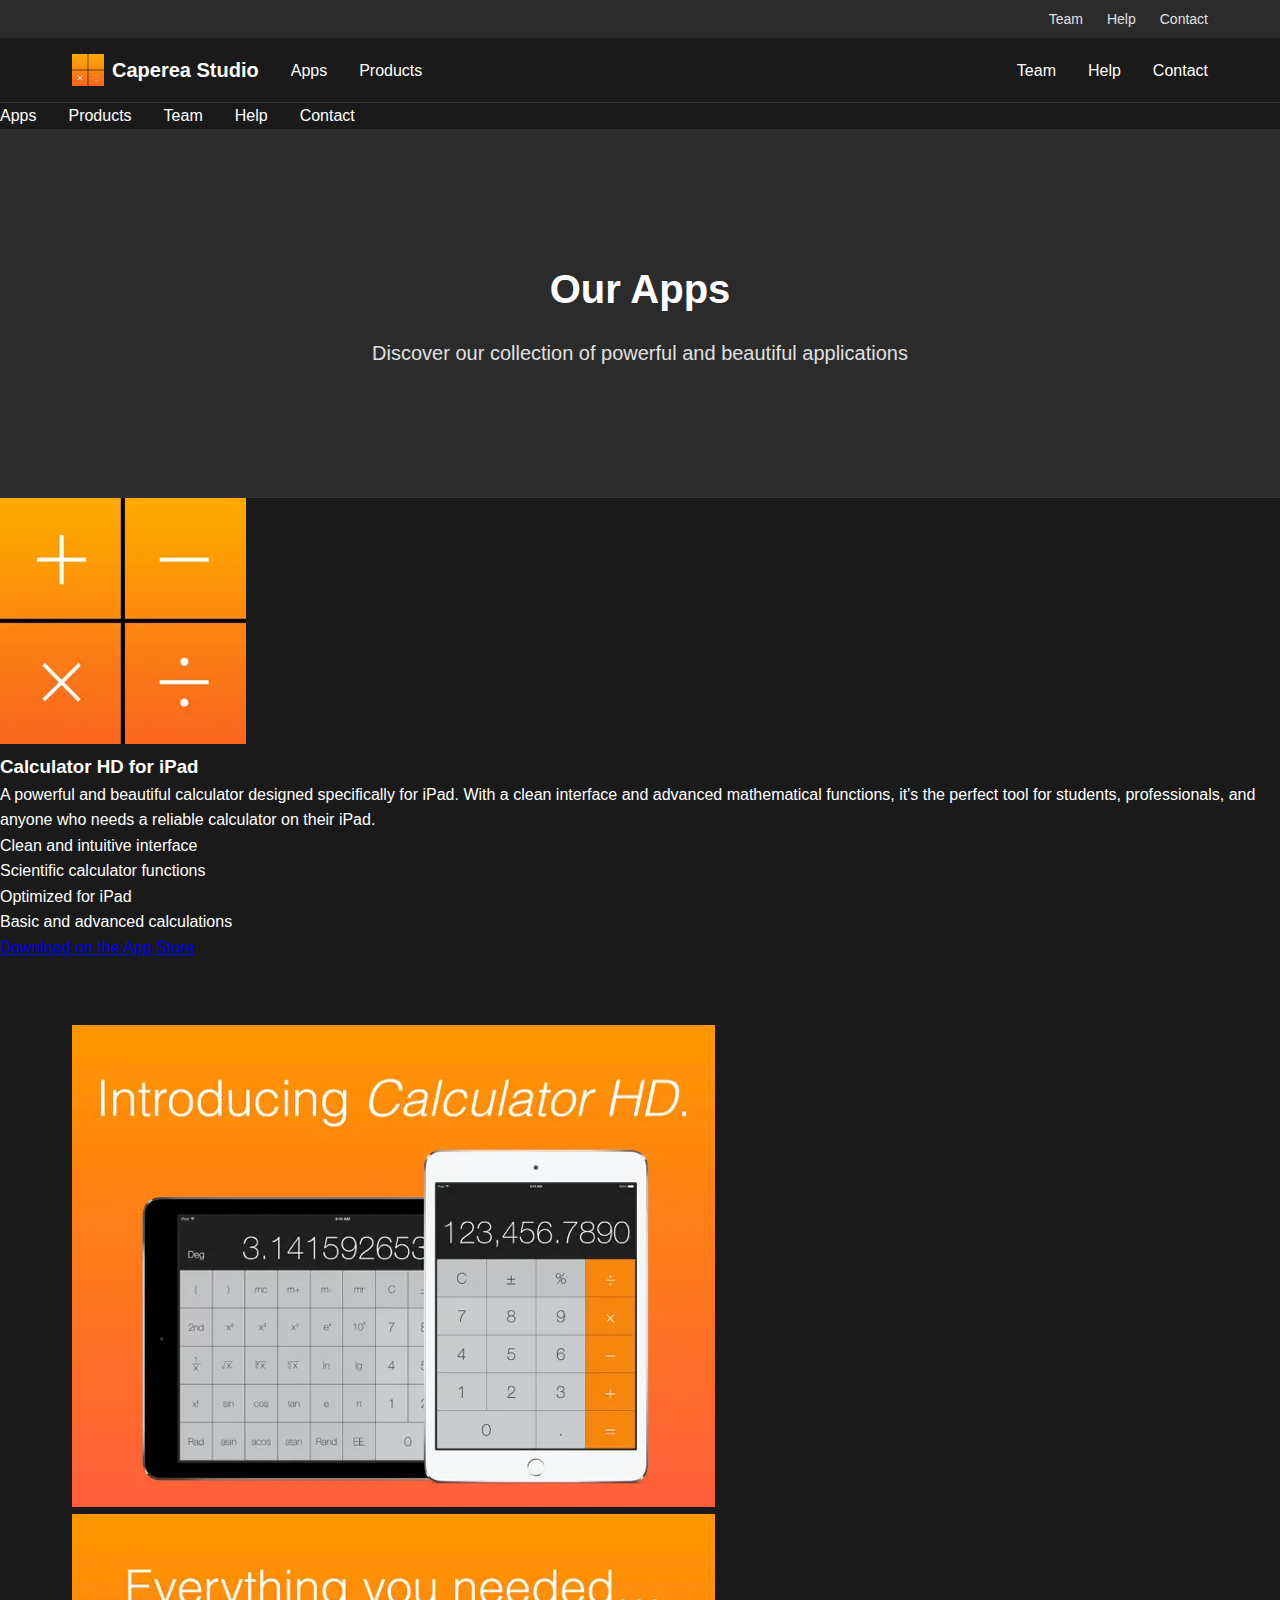
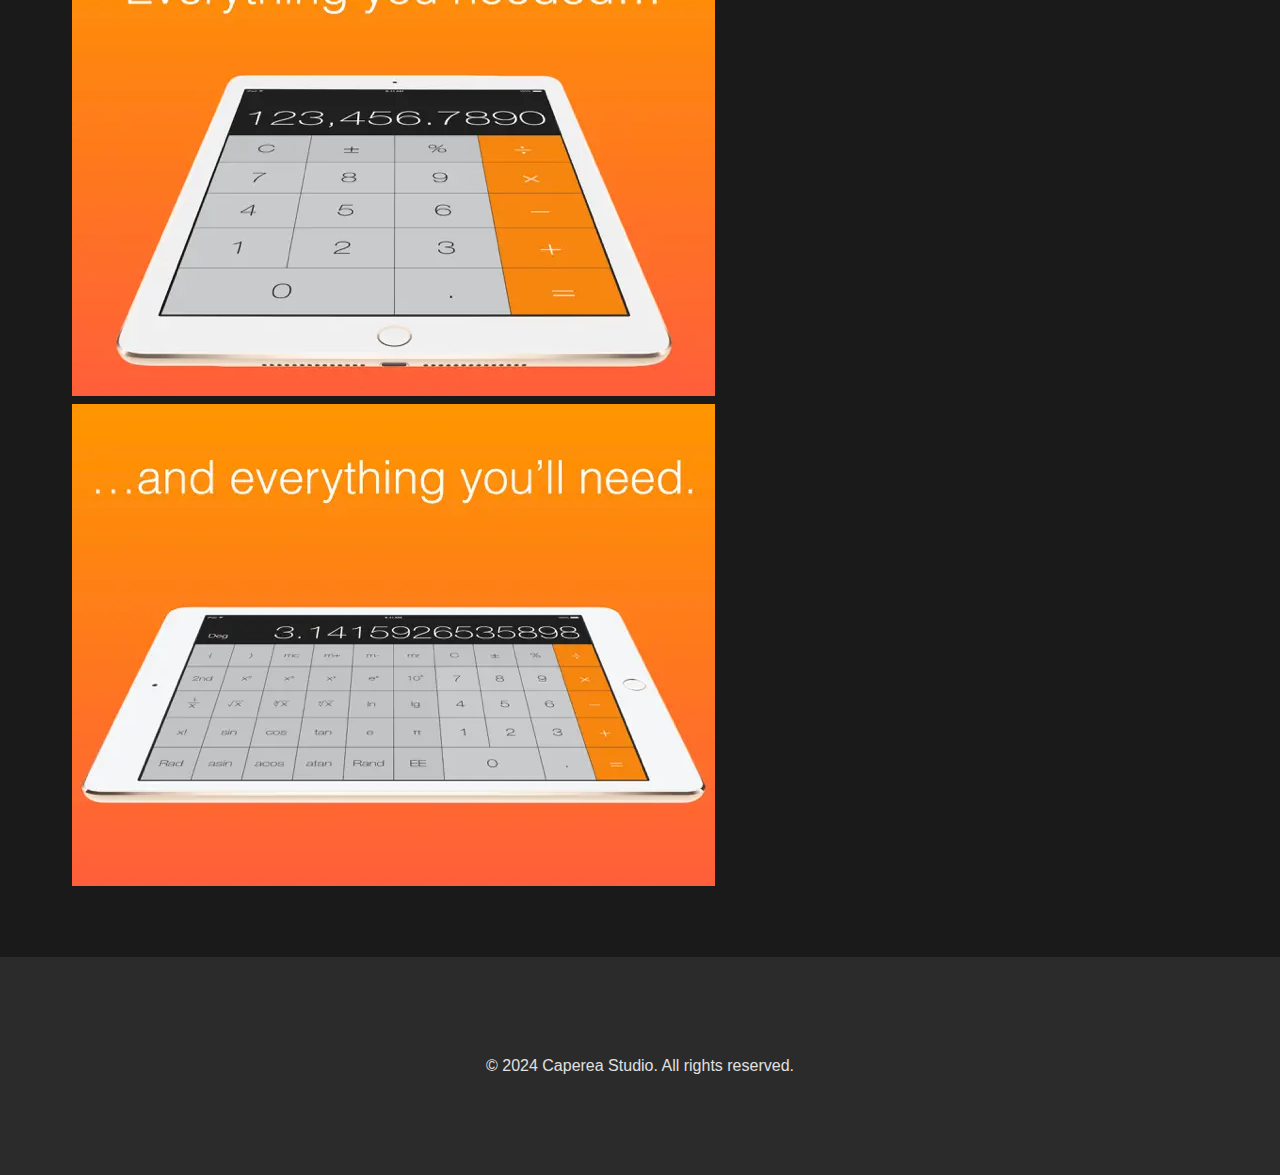
==== apps.html @ 704f98d1 "Update navigation bar to match Omni Group style" ====
<!DOCTYPE html>
<html lang="en">
<head>
    <meta charset="UTF-8">
    <meta name="viewport" content="width=device-width, initial-scale=1.0">
    <link rel="stylesheet" href="styles.css">
    <title>Apps - Caperea Studio</title>
</head>
<body>
    <header>
        <div class="top-nav">
            <div class="container">
                <ul>
                    <li><a href="team.html">Team</a></li>
                    <li><a href="contact.html">Help</a></li>
                    <li><a href="contact.html">Contact</a></li>
                </ul>
            </div>
        </div>
        <div class="main-nav">
            <div class="header-content">
                <div class="nav-left">
                    <a href="index.html" class="site-logo">
                        <img src="images/calculator-icon.webp" alt="Caperea Studio" class="logo-icon">
                        <span class="site-title">Caperea Studio</span>
                    </a>
                    <nav class="nav-center">
                        <ul>
                            <li><a href="apps.html">Apps</a></li>
                            <li><a href="apps.html">Products</a></li>
                        </ul>
                    </nav>
                </div>
                <button class="mobile-menu-button">☰</button>
                <nav class="nav-right">
                    <ul>
                        <li><a href="team.html">Team</a></li>
                        <li><a href="contact.html">Help</a></li>
                        <li><a href="contact.html">Contact</a></li>
                    </ul>
                </nav>
            </div>
        </div>
        <nav class="mobile-nav">
            <ul>
                <li><a href="apps.html">Apps</a></li>
                <li><a href="apps.html">Products</a></li>
                <li><a href="team.html">Team</a></li>
                <li><a href="contact.html">Help</a></li>
                <li><a href="contact.html">Contact</a></li>
            </ul>
        </nav>
    </header>

    <main>
        <section class="page-header">
            <div class="container">
                <h1>Our Apps</h1>
                <p>Discover our collection of powerful and beautiful applications</p>
            </div>
        </section>

        <section class="featured-app">
            <div class="app-card featured">
                <div class="app-icon-wrapper">
                    <img src="images/calculator-icon.webp" alt="Calculator HD for iPad" class="app-icon">
                </div>
                <div class="app-content">
                    <h3>Calculator HD for iPad</h3>
                    <p class="app-description">A powerful and beautiful calculator designed specifically for iPad. With a clean interface and advanced mathematical functions, it's the perfect tool for students, professionals, and anyone who needs a reliable calculator on their iPad.</p>
                    <div class="app-features">
                        <ul>
                            <li>Clean and intuitive interface</li>
                            <li>Scientific calculator functions</li>
                            <li>Optimized for iPad</li>
                            <li>Basic and advanced calculations</li>
                        </ul>
                    </div>
                    <div class="app-cta">
                        <a href="https://apps.apple.com/us/app/calculator-hd-for-ipad/id760018895" class="app-store-button" target="_blank">
                            Download on the App Store
                        </a>
                    </div>
                </div>
            </div>
        </section>

        <section class="app-screenshots">
            <div class="container">
                <div class="screenshot-grid">
                    <img src="images/calculator-screenshot1.webp" alt="Calculator HD Screenshot 1" class="app-screenshot">
                    <img src="images/calculator-screenshot2.webp" alt="Calculator HD Screenshot 2" class="app-screenshot">
                    <img src="images/calculator-screenshot3.webp" alt="Calculator HD Screenshot 3" class="app-screenshot">
                </div>
            </div>
        </section>
    </main>

    <footer>
        <div class="container">
            <p>&copy; 2024 Caperea Studio. All rights reserved.</p>
        </div>
    </footer>
    <script src="script.js"></script>
</body>
</html>
---- styles.css ----
:root {
    --primary-color: #0080FF;
    --secondary-color: #E0E0E0;
    --background-color: #1A1A1A;
    --text-color: #FFFFFF;
    --light-gray: #2B2B2B;
    --border-color: #333333;
}

* {
    margin: 0;
    padding: 0;
    box-sizing: border-box;
}

body {
    font-family: -apple-system, BlinkMacSystemFont, 'Segoe UI', Roboto, Oxygen, Ubuntu, Cantarell, sans-serif;
    line-height: 1.6;
    color: var(--text-color);
    background-color: var(--background-color);
    -webkit-font-smoothing: antialiased;
}

/* Header Styles */
header {
    background: var(--background-color);
    position: sticky;
    top: 0;
    z-index: 1000;
}

.top-nav {
    background: var(--light-gray);
    padding: 0.5rem 0;
    font-size: 0.875rem;
}

.top-nav .container {
    display: flex;
    justify-content: flex-end;
    padding: 0 2rem;
}

.top-nav ul {
    list-style: none;
    display: flex;
    gap: 1.5rem;
    margin: 0;
    padding: 0;
}

.top-nav a {
    color: var(--secondary-color);
    text-decoration: none;
    transition: color 0.3s ease;
}

.top-nav a:hover {
    color: var(--text-color);
}

.main-nav {
    border-bottom: 1px solid var(--border-color);
    padding: 1rem 0;
}

.header-content {
    max-width: 1200px;
    margin: 0 auto;
    padding: 0 2rem;
    display: flex;
    justify-content: space-between;
    align-items: center;
}

.nav-left {
    display: flex;
    align-items: center;
    gap: 2rem;
}

.site-logo {
    display: flex;
    align-items: center;
    gap: 0.5rem;
    text-decoration: none;
}

.logo-icon {
    width: 32px;
    height: 32px;
}

.site-title {
    font-size: 1.25rem;
    font-weight: 600;
    color: var(--text-color);
}

.nav-center, .nav-right {
    display: flex;
    gap: 2rem;
}

nav ul {
    list-style: none;
    display: flex;
    gap: 2rem;
    margin: 0;
    padding: 0;
}

nav ul li a {
    color: var(--text-color);
    text-decoration: none;
    font-weight: 500;
    font-size: 1rem;
    transition: color 0.3s ease;
    padding: 0.5rem 0;
}

nav ul li a:hover {
    color: var(--primary-color);
}

/* Mobile Menu */
.mobile-menu-button {
    display: none;
    background: none;
    border: none;
    color: var(--text-color);
    font-size: 1.5rem;
    cursor: pointer;
    padding: 0.5rem;
}

/* Main Content Styles */
main {
    min-height: calc(100vh - 180px);
}

.page-header {
    background: var(--light-gray);
    padding: 4rem 2rem;
    text-align: center;
    border-bottom: 1px solid var(--border-color);
}

.page-header h1 {
    font-size: 2.5rem;
    font-weight: 700;
    margin-bottom: 1rem;
    color: var(--text-color);
}

.page-header p {
    font-size: 1.25rem;
    max-width: 800px;
    margin: 0 auto;
    color: var(--secondary-color);
}

.container {
    max-width: 1200px;
    margin: 0 auto;
    padding: 4rem 2rem;
}

/* Form Styles */
.contact-form {
    max-width: 600px;
    margin: 0 auto;
}

.form-group {
    margin-bottom: 1.5rem;
}

label {
    display: block;
    margin-bottom: 0.5rem;
    color: var(--text-color);
}

input,
textarea {
    width: 100%;
    padding: 0.8rem;
    background: var(--light-gray);
    border: 1px solid var(--border-color);
    border-radius: 8px;
    color: var(--text-color);
    font-size: 1rem;
}

input:focus,
textarea:focus {
    outline: none;
    border-color: var(--primary-color);
}

button {
    background: var(--primary-color);
    color: white;
    padding: 1rem 2rem;
    border: none;
    border-radius: 8px;
    font-size: 1rem;
    cursor: pointer;
    transition: background-color 0.3s ease;
}

button:hover {
    background: #0066CC;
}

/* Team Styles */
.team-grid {
    display: grid;
    grid-template-columns: repeat(auto-fit, minmax(250px, 1fr));
    gap: 2rem;
}

.team-member {
    text-align: center;
    padding: 2rem;
    background: var(--light-gray);
    border-radius: 8px;
}

.team-member img {
    width: 150px;
    height: 150px;
    border-radius: 50%;
    margin-bottom: 1rem;
    object-fit: cover;
}

.team-member h3 {
    color: var(--text-color);
    margin-bottom: 0.5rem;
}

.team-member p {
    color: var(--secondary-color);
}

/* Footer Styles */
footer {
    background: var(--light-gray);
    padding: 2rem;
    text-align: center;
    color: var(--secondary-color);
}

/* Responsive Styles */
@media (max-width: 768px) {
    .top-nav {
        display: none;
    }

    .header-content {
        padding: 0 1rem;
    }

    .nav-center, .nav-right {
        display: none;
    }

    .mobile-menu-button {
        display: block;
    }

    .mobile-nav {
        display: none;
        position: fixed;
        top: 60px;
        left: 0;
        right: 0;
        background: var(--background-color);
        padding: 1rem;
        border-bottom: 1px solid var(--border-color);
    }

    .mobile-nav.active {
        display: block;
    }

    .mobile-nav ul {
        flex-direction: column;
        gap: 1rem;
    }

    .mobile-nav ul li {
        width: 100%;
    }

    .mobile-nav ul li a {
        display: block;
        padding: 0.5rem 0;
    }

    .hero h1 {
        font-size: 2rem;
    }

    .hero p {
        font-size: 1.1rem;
    }

    .container {
        padding: 2rem 1rem;
    }

    .app-card.featured {
        grid-template-columns: 1fr;
        gap: 2rem;
        text-align: center;
    }

    .app-features ul {
        grid-template-columns: 1fr;
    }

    .screenshot-grid {
        grid-template-columns: 1fr;
    }

    .team-grid {
        grid-template-columns: 1fr;
    }

    .page-header {
        padding: 3rem 1rem;
    }

    .page-header h1 {
        font-size: 2rem;
    }
}

/* Animations */
@keyframes fadeIn {
    from {
        opacity: 0;
        transform: translateY(20px);
    }
    to {
        opacity: 1;
        transform: translateY(0);
    }
}
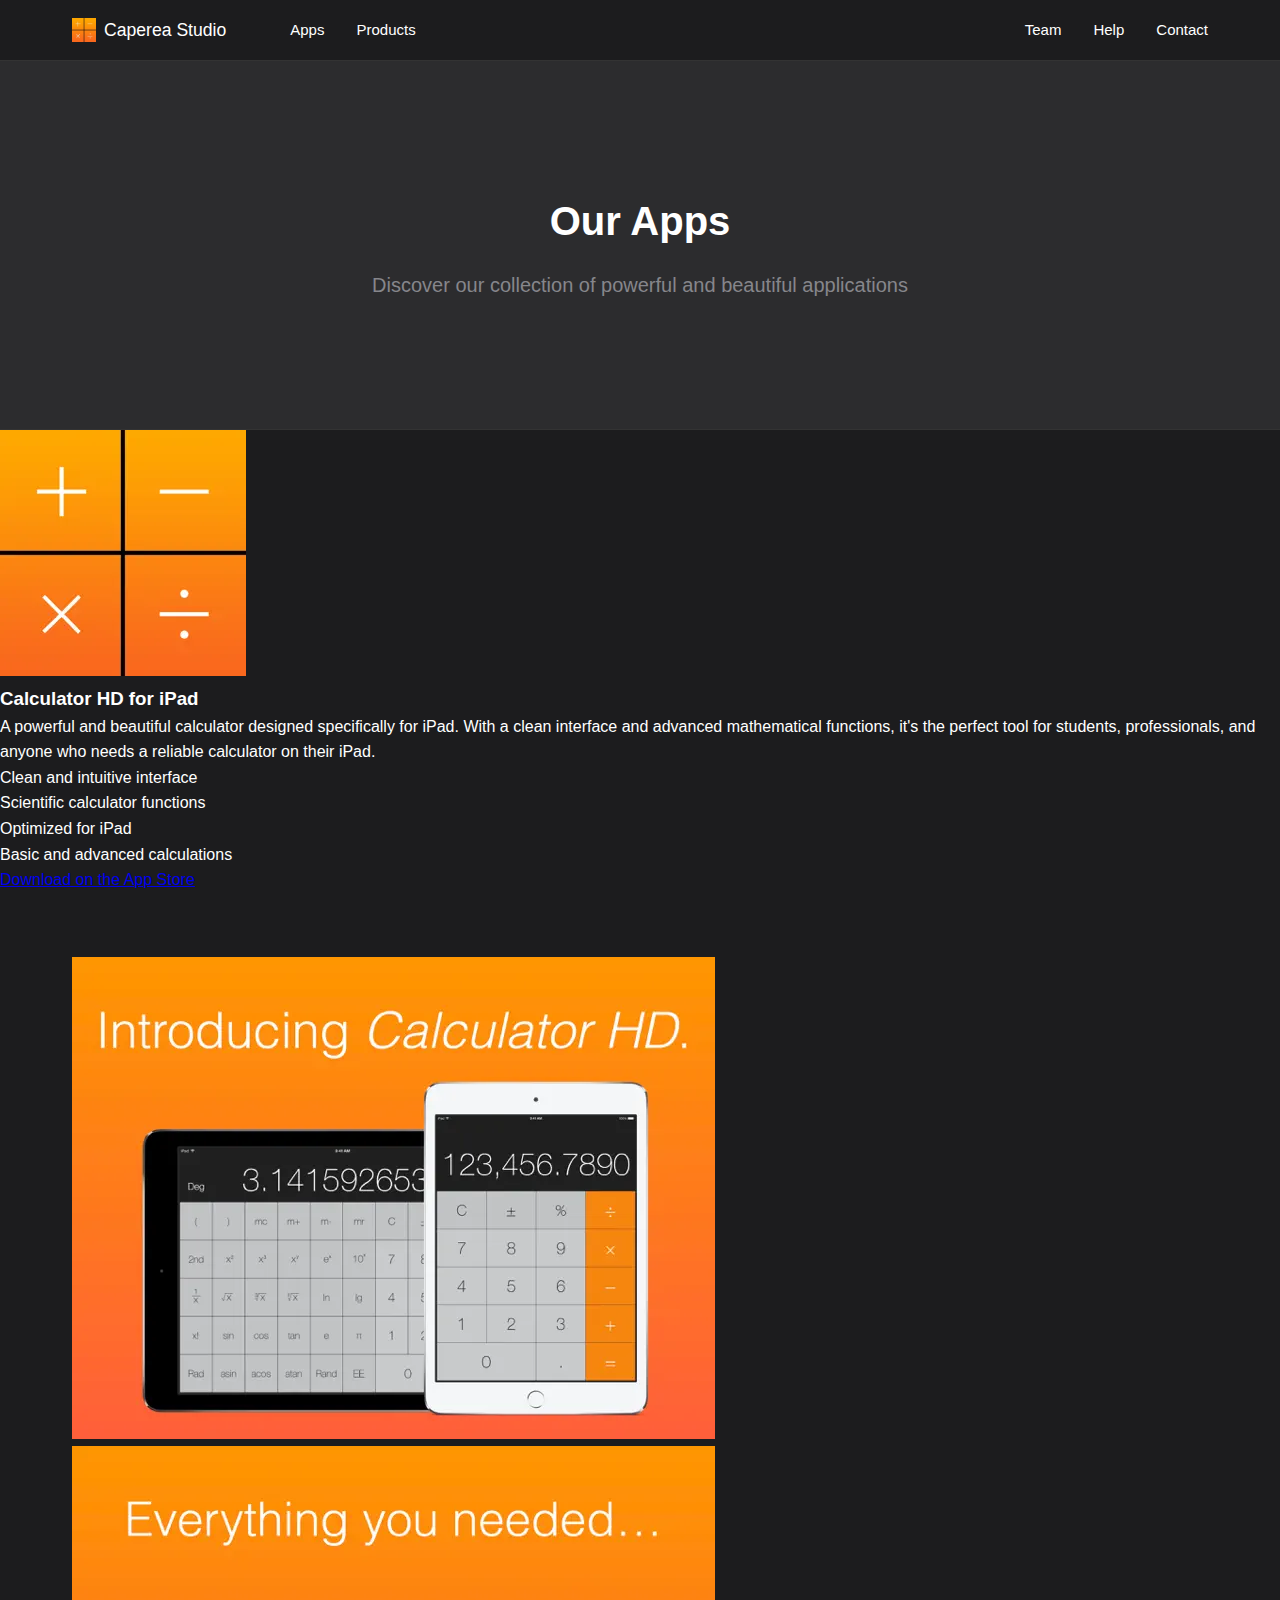
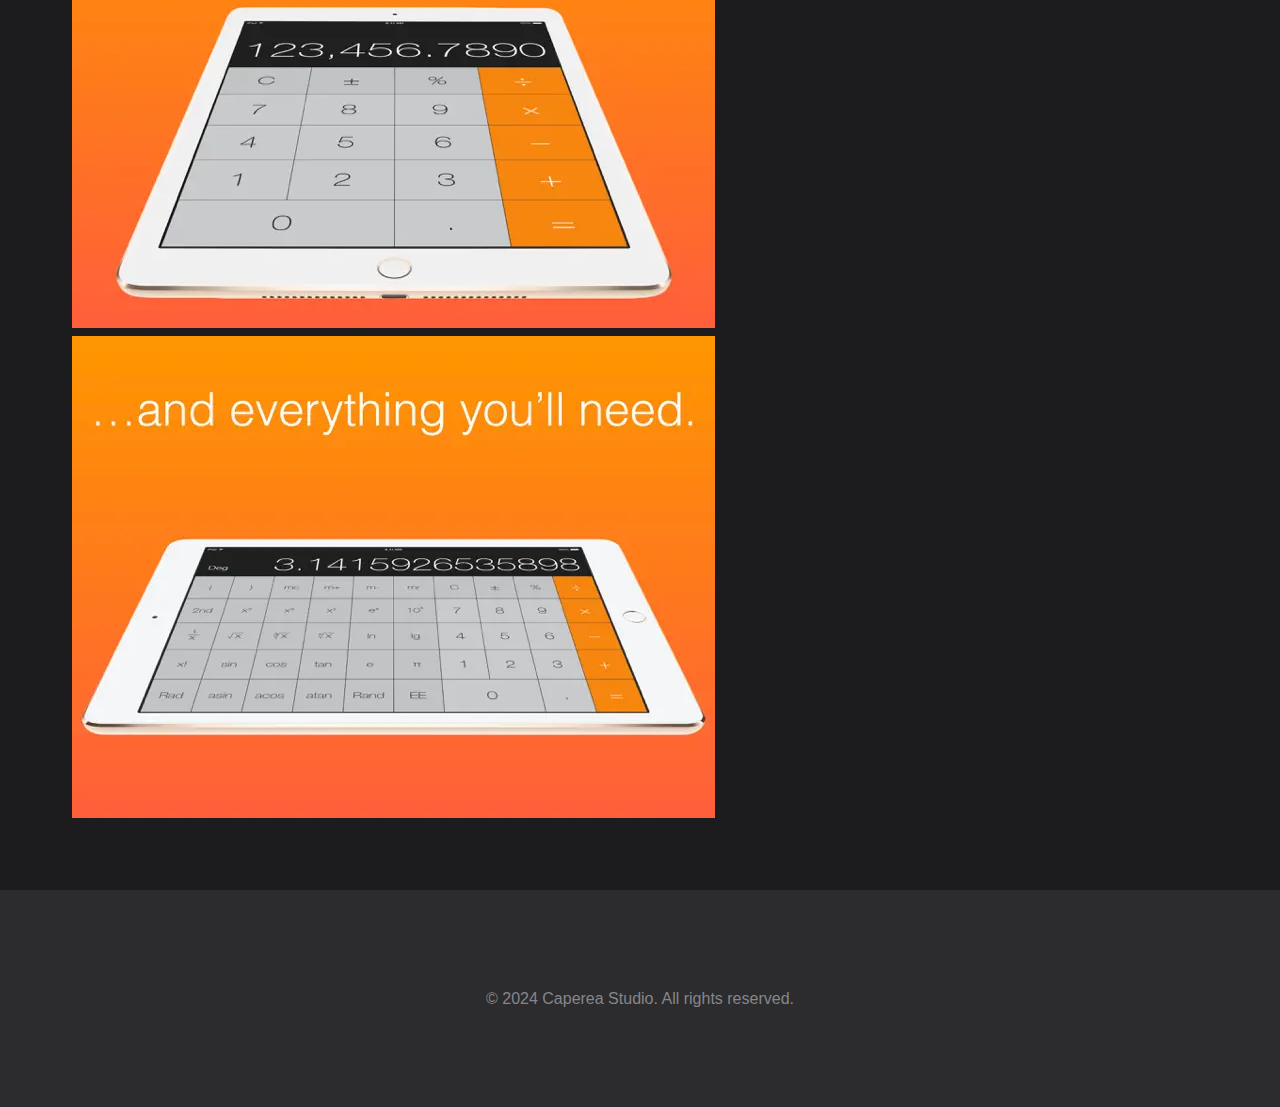
==== commit 4d8e980c: "Fix navigation bar styles and structure" ====
--- a/apps.html
+++ b/apps.html
@@ -8,15 +8,6 @@
 </head>
 <body>
     <header>
-        <div class="top-nav">
-            <div class="container">
-                <ul>
-                    <li><a href="team.html">Team</a></li>
-                    <li><a href="contact.html">Help</a></li>
-                    <li><a href="contact.html">Contact</a></li>
-                </ul>
-            </div>
-        </div>
         <div class="main-nav">
             <div class="header-content">
                 <div class="nav-left">
@@ -31,7 +22,6 @@
                         </ul>
                     </nav>
                 </div>
-                <button class="mobile-menu-button">☰</button>
                 <nav class="nav-right">
                     <ul>
                         <li><a href="team.html">Team</a></li>
@@ -39,6 +29,7 @@
                         <li><a href="contact.html">Contact</a></li>
                     </ul>
                 </nav>
+                <button class="mobile-menu-button">☰</button>
             </div>
         </div>
         <nav class="mobile-nav">
--- a/styles.css
+++ b/styles.css
@@ -1,10 +1,10 @@
 :root {
-    --primary-color: #0080FF;
-    --secondary-color: #E0E0E0;
-    --background-color: #1A1A1A;
-    --text-color: #FFFFFF;
-    --light-gray: #2B2B2B;
+    --background-color: #1c1c1e;
+    --text-color: #ffffff;
+    --primary-color: #0a84ff;
+    --secondary-color: #86868b;
     --border-color: #333333;
+    --light-gray: #2c2c2e;
 }
 
 * {
@@ -27,15 +27,19 @@
     position: sticky;
     top: 0;
     z-index: 1000;
+    border-bottom: 1px solid var(--border-color);
 }
 
 .top-nav {
     background: var(--light-gray);
-    padding: 0.5rem 0;
-    font-size: 0.875rem;
+    padding: 6px 0;
+    font-size: 13px;
+    display: none;
 }
 
 .top-nav .container {
+    max-width: 1200px;
+    margin: 0 auto;
     display: flex;
     justify-content: flex-end;
     padding: 0 2rem;
@@ -60,7 +64,6 @@
 }
 
 .main-nav {
-    border-bottom: 1px solid var(--border-color);
     padding: 1rem 0;
 }
 
@@ -87,19 +90,19 @@
 }
 
 .logo-icon {
-    width: 32px;
-    height: 32px;
+    width: 24px;
+    height: 24px;
 }
 
 .site-title {
-    font-size: 1.25rem;
-    font-weight: 600;
-    color: var(--text-color);
-}
-
-.nav-center, .nav-right {
-    display: flex;
-    gap: 2rem;
+    font-size: 1.1rem;
+    font-weight: 500;
+    color: var(--text-color);
+    text-decoration: none;
+}
+
+.nav-center {
+    margin-left: 2rem;
 }
 
 nav ul {
@@ -113,10 +116,9 @@
 nav ul li a {
     color: var(--text-color);
     text-decoration: none;
-    font-weight: 500;
-    font-size: 1rem;
+    font-weight: 400;
+    font-size: 15px;
     transition: color 0.3s ease;
-    padding: 0.5rem 0;
 }
 
 nav ul li a:hover {
@@ -132,6 +134,10 @@
     font-size: 1.5rem;
     cursor: pointer;
     padding: 0.5rem;
+}
+
+.mobile-nav {
+    display: none;
 }
 
 /* Main Content Styles */
@@ -255,10 +261,6 @@
 
 /* Responsive Styles */
 @media (max-width: 768px) {
-    .top-nav {
-        display: none;
-    }
-
     .header-content {
         padding: 0 1rem;
     }
@@ -273,8 +275,8 @@
 
     .mobile-nav {
         display: none;
-        position: fixed;
-        top: 60px;
+        position: absolute;
+        top: 100%;
         left: 0;
         right: 0;
         background: var(--background-color);
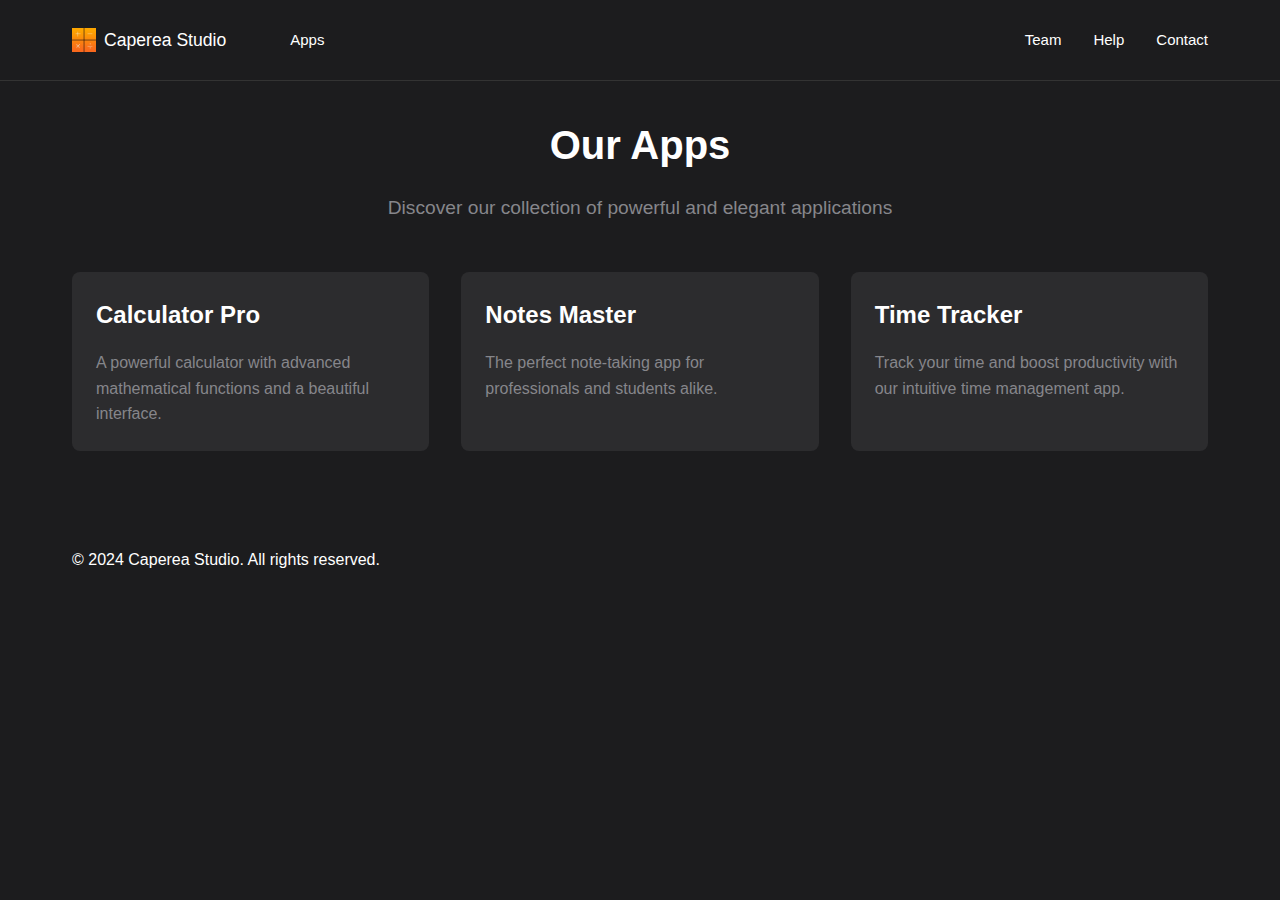
==== commit 729d2f43: "Fix page layouts and unify navigation bars" ====
--- a/apps.html
+++ b/apps.html
@@ -18,7 +18,6 @@
                     <nav class="nav-center">
                         <ul>
                             <li><a href="apps.html">Apps</a></li>
-                            <li><a href="apps.html">Products</a></li>
                         </ul>
                     </nav>
                 </div>
@@ -35,7 +34,6 @@
         <nav class="mobile-nav">
             <ul>
                 <li><a href="apps.html">Apps</a></li>
-                <li><a href="apps.html">Products</a></li>
                 <li><a href="team.html">Team</a></li>
                 <li><a href="contact.html">Help</a></li>
                 <li><a href="contact.html">Contact</a></li>
@@ -47,41 +45,25 @@
         <section class="page-header">
             <div class="container">
                 <h1>Our Apps</h1>
-                <p>Discover our collection of powerful and beautiful applications</p>
+                <p>Discover our collection of powerful and elegant applications</p>
             </div>
         </section>
 
-        <section class="featured-app">
-            <div class="app-card featured">
-                <div class="app-icon-wrapper">
-                    <img src="images/calculator-icon.webp" alt="Calculator HD for iPad" class="app-icon">
-                </div>
-                <div class="app-content">
-                    <h3>Calculator HD for iPad</h3>
-                    <p class="app-description">A powerful and beautiful calculator designed specifically for iPad. With a clean interface and advanced mathematical functions, it's the perfect tool for students, professionals, and anyone who needs a reliable calculator on their iPad.</p>
-                    <div class="app-features">
-                        <ul>
-                            <li>Clean and intuitive interface</li>
-                            <li>Scientific calculator functions</li>
-                            <li>Optimized for iPad</li>
-                            <li>Basic and advanced calculations</li>
-                        </ul>
+        <section class="apps-list">
+            <div class="container">
+                <div class="card-grid">
+                    <div class="card">
+                        <h3>Calculator Pro</h3>
+                        <p>A powerful calculator with advanced mathematical functions and a beautiful interface.</p>
                     </div>
-                    <div class="app-cta">
-                        <a href="https://apps.apple.com/us/app/calculator-hd-for-ipad/id760018895" class="app-store-button" target="_blank">
-                            Download on the App Store
-                        </a>
+                    <div class="card">
+                        <h3>Notes Master</h3>
+                        <p>The perfect note-taking app for professionals and students alike.</p>
                     </div>
-                </div>
-            </div>
-        </section>
-
-        <section class="app-screenshots">
-            <div class="container">
-                <div class="screenshot-grid">
-                    <img src="images/calculator-screenshot1.webp" alt="Calculator HD Screenshot 1" class="app-screenshot">
-                    <img src="images/calculator-screenshot2.webp" alt="Calculator HD Screenshot 2" class="app-screenshot">
-                    <img src="images/calculator-screenshot3.webp" alt="Calculator HD Screenshot 3" class="app-screenshot">
+                    <div class="card">
+                        <h3>Time Tracker</h3>
+                        <p>Track your time and boost productivity with our intuitive time management app.</p>
+                    </div>
                 </div>
             </div>
         </section>
--- a/styles.css
+++ b/styles.css
@@ -30,39 +30,6 @@
     border-bottom: 1px solid var(--border-color);
 }
 
-.top-nav {
-    background: var(--light-gray);
-    padding: 6px 0;
-    font-size: 13px;
-    display: none;
-}
-
-.top-nav .container {
-    max-width: 1200px;
-    margin: 0 auto;
-    display: flex;
-    justify-content: flex-end;
-    padding: 0 2rem;
-}
-
-.top-nav ul {
-    list-style: none;
-    display: flex;
-    gap: 1.5rem;
-    margin: 0;
-    padding: 0;
-}
-
-.top-nav a {
-    color: var(--secondary-color);
-    text-decoration: none;
-    transition: color 0.3s ease;
-}
-
-.top-nav a:hover {
-    color: var(--text-color);
-}
-
 .main-nav {
     padding: 1rem 0;
 }
@@ -74,6 +41,7 @@
     display: flex;
     justify-content: space-between;
     align-items: center;
+    height: 48px;
 }
 
 .nav-left {
@@ -142,121 +110,116 @@
 
 /* Main Content Styles */
 main {
-    min-height: calc(100vh - 180px);
-}
-
-.page-header {
-    background: var(--light-gray);
-    padding: 4rem 2rem;
-    text-align: center;
-    border-bottom: 1px solid var(--border-color);
-}
-
-.page-header h1 {
-    font-size: 2.5rem;
-    font-weight: 700;
-    margin-bottom: 1rem;
-    color: var(--text-color);
-}
-
-.page-header p {
-    font-size: 1.25rem;
-    max-width: 800px;
-    margin: 0 auto;
-    color: var(--secondary-color);
+    padding: 2rem 0;
 }
 
 .container {
     max-width: 1200px;
     margin: 0 auto;
-    padding: 4rem 2rem;
+    padding: 0 2rem;
+}
+
+.page-header {
+    text-align: center;
+    margin-bottom: 3rem;
+}
+
+.page-header h1 {
+    font-size: 2.5rem;
+    margin-bottom: 1rem;
+}
+
+.page-header p {
+    font-size: 1.2rem;
+    color: var(--secondary-color);
+}
+
+/* Section Styles */
+section {
+    margin-bottom: 4rem;
+}
+
+section h2 {
+    font-size: 2rem;
+    margin-bottom: 2rem;
+}
+
+/* Card Styles */
+.card-grid {
+    display: grid;
+    grid-template-columns: repeat(auto-fit, minmax(300px, 1fr));
+    gap: 2rem;
+}
+
+.card {
+    background: var(--light-gray);
+    border-radius: 8px;
+    padding: 1.5rem;
+    transition: transform 0.3s ease;
+}
+
+.card:hover {
+    transform: translateY(-5px);
+}
+
+.card h3 {
+    font-size: 1.5rem;
+    margin-bottom: 1rem;
+}
+
+.card p {
+    color: var(--secondary-color);
+    line-height: 1.6;
 }
 
 /* Form Styles */
-.contact-form {
+.contact-section {
     max-width: 600px;
     margin: 0 auto;
 }
 
+.contact-form {
+    display: grid;
+    gap: 1.5rem;
+}
+
 .form-group {
-    margin-bottom: 1.5rem;
-}
-
-label {
-    display: block;
-    margin-bottom: 0.5rem;
-    color: var(--text-color);
-}
-
-input,
-textarea {
-    width: 100%;
-    padding: 0.8rem;
+    display: grid;
+    gap: 0.5rem;
+}
+
+.form-group label {
+    font-weight: 500;
+}
+
+.form-group input,
+.form-group textarea {
+    padding: 0.75rem;
+    border: 1px solid var(--border-color);
+    border-radius: 4px;
     background: var(--light-gray);
-    border: 1px solid var(--border-color);
-    border-radius: 8px;
-    color: var(--text-color);
-    font-size: 1rem;
-}
-
-input:focus,
-textarea:focus {
+    color: var(--text-color);
+}
+
+.form-group input:focus,
+.form-group textarea:focus {
     outline: none;
     border-color: var(--primary-color);
 }
 
-button {
+button[type="submit"] {
     background: var(--primary-color);
-    color: white;
-    padding: 1rem 2rem;
+    color: #fff;
+    padding: 0.75rem 1.5rem;
     border: none;
-    border-radius: 8px;
-    font-size: 1rem;
+    border-radius: 4px;
+    font-weight: 500;
     cursor: pointer;
     transition: background-color 0.3s ease;
 }
 
-button:hover {
-    background: #0066CC;
-}
-
-/* Team Styles */
-.team-grid {
-    display: grid;
-    grid-template-columns: repeat(auto-fit, minmax(250px, 1fr));
-    gap: 2rem;
-}
-
-.team-member {
-    text-align: center;
-    padding: 2rem;
-    background: var(--light-gray);
-    border-radius: 8px;
-}
-
-.team-member img {
-    width: 150px;
-    height: 150px;
-    border-radius: 50%;
-    margin-bottom: 1rem;
-    object-fit: cover;
-}
-
-.team-member h3 {
-    color: var(--text-color);
-    margin-bottom: 0.5rem;
-}
-
-.team-member p {
-    color: var(--secondary-color);
-}
-
-/* Footer Styles */
-footer {
-    background: var(--light-gray);
-    padding: 2rem;
-    text-align: center;
-    color: var(--secondary-color);
+button[type="submit"]:hover {
+    background-color: #0070e0;
 }
 
 /* Responsive Styles */
@@ -302,53 +265,19 @@
         padding: 0.5rem 0;
     }
 
-    .hero h1 {
-        font-size: 2rem;
-    }
-
-    .hero p {
-        font-size: 1.1rem;
-    }
-
     .container {
-        padding: 2rem 1rem;
-    }
-
-    .app-card.featured {
-        grid-template-columns: 1fr;
-        gap: 2rem;
-        text-align: center;
-    }
-
-    .app-features ul {
-        grid-template-columns: 1fr;
-    }
-
-    .screenshot-grid {
-        grid-template-columns: 1fr;
-    }
-
-    .team-grid {
-        grid-template-columns: 1fr;
-    }
-
-    .page-header {
-        padding: 3rem 1rem;
+        padding: 0 1rem;
     }
 
     .page-header h1 {
         font-size: 2rem;
     }
-}
-
-/* Animations */
-@keyframes fadeIn {
-    from {
-        opacity: 0;
-        transform: translateY(20px);
-    }
-    to {
-        opacity: 1;
-        transform: translateY(0);
-    }
-}
+
+    .page-header p {
+        font-size: 1rem;
+    }
+
+    section h2 {
+        font-size: 1.75rem;
+    }
+}
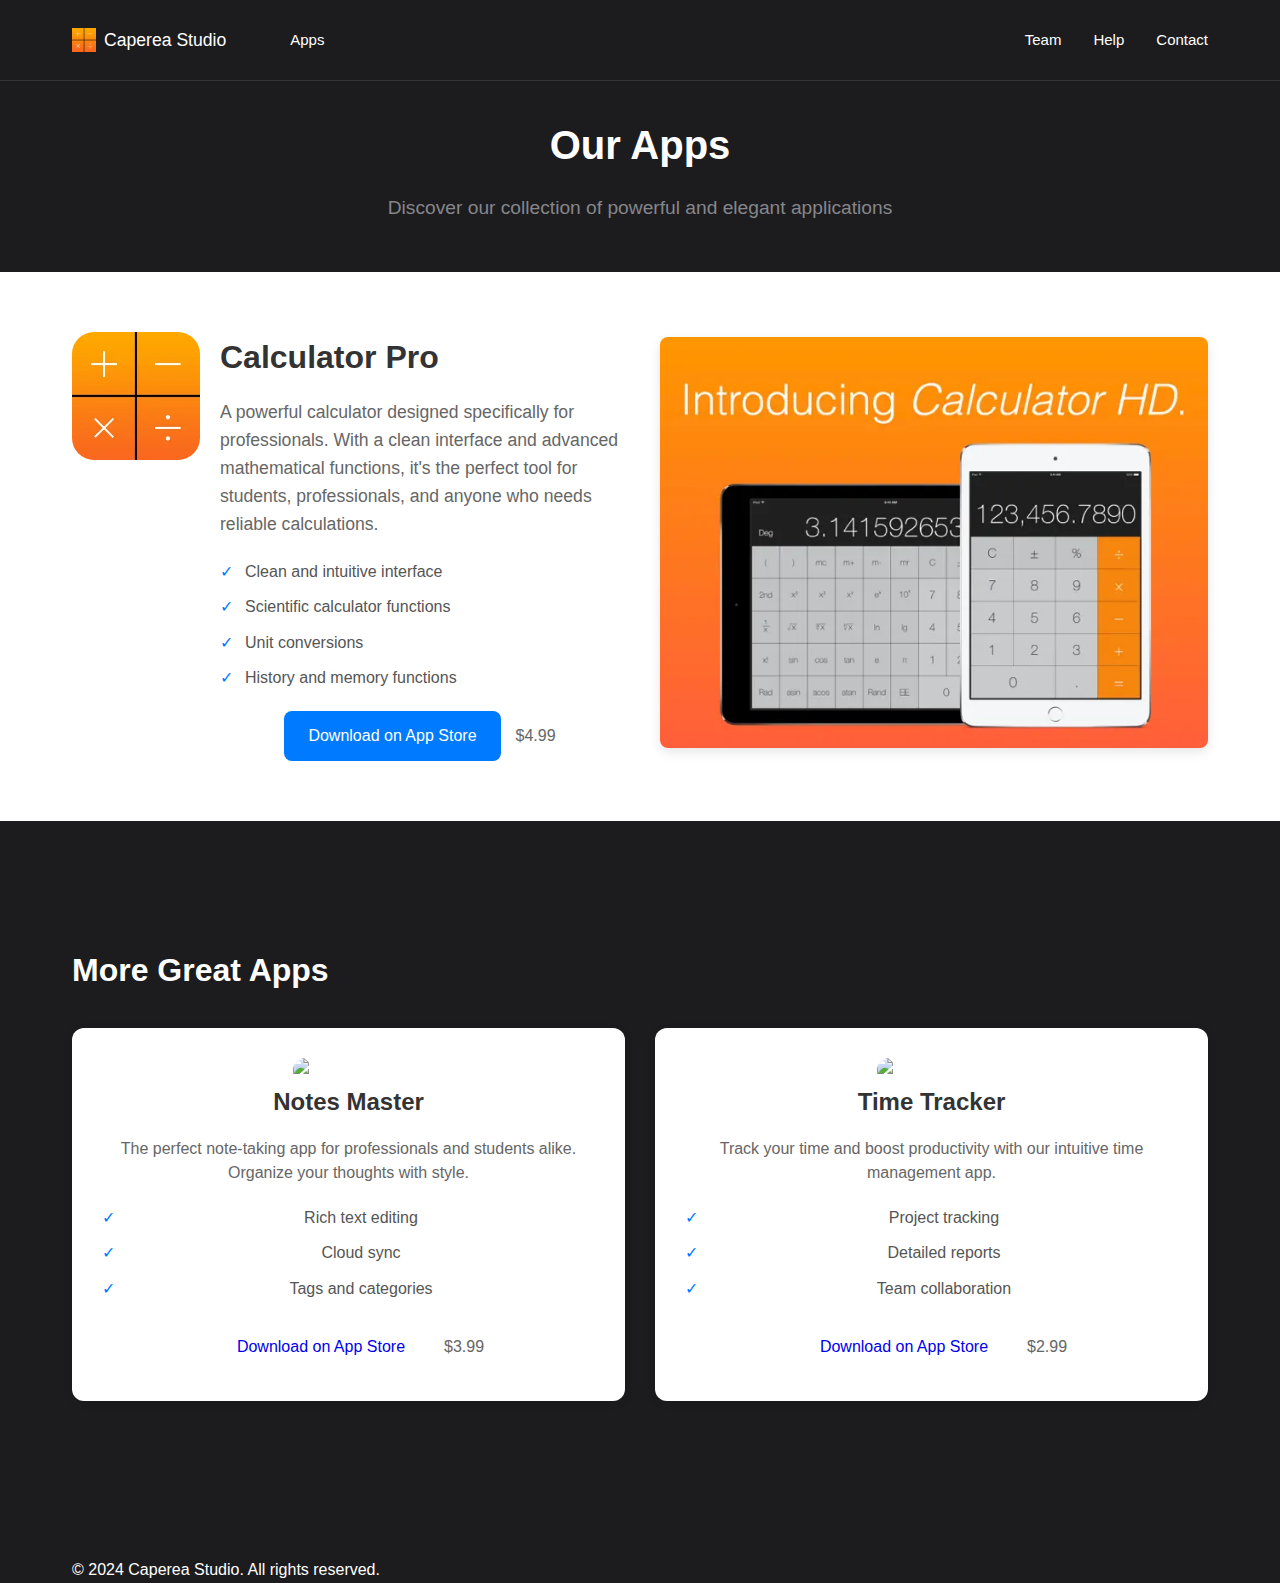
==== commit 1eb886e1: "Update homepage and apps page content layout" ====
--- a/apps.html
+++ b/apps.html
@@ -49,20 +49,68 @@
             </div>
         </section>
 
-        <section class="apps-list">
+        <section class="featured-app">
             <div class="container">
-                <div class="card-grid">
-                    <div class="card">
-                        <h3>Calculator Pro</h3>
-                        <p>A powerful calculator with advanced mathematical functions and a beautiful interface.</p>
+                <div class="app-showcase">
+                    <div class="app-info">
+                        <img src="images/calculator-icon.webp" alt="Calculator Pro" class="app-icon">
+                        <div class="app-details">
+                            <h2>Calculator Pro</h2>
+                            <p>A powerful calculator designed specifically for professionals. With a clean interface and advanced mathematical functions, it's the perfect tool for students, professionals, and anyone who needs reliable calculations.</p>
+                            <ul class="app-features">
+                                <li>Clean and intuitive interface</li>
+                                <li>Scientific calculator functions</li>
+                                <li>Unit conversions</li>
+                                <li>History and memory functions</li>
+                            </ul>
+                            <div class="app-actions">
+                                <a href="#" class="button primary">Download on App Store</a>
+                                <span class="price">$4.99</span>
+                            </div>
+                        </div>
                     </div>
-                    <div class="card">
-                        <h3>Notes Master</h3>
-                        <p>The perfect note-taking app for professionals and students alike.</p>
+                    <div class="app-preview">
+                        <img src="images/calculator-screenshot1.webp" alt="Calculator Pro Screenshot" class="app-screenshot">
                     </div>
-                    <div class="card">
-                        <h3>Time Tracker</h3>
-                        <p>Track your time and boost productivity with our intuitive time management app.</p>
+                </div>
+            </div>
+        </section>
+
+        <section class="app-list">
+            <div class="container">
+                <h2>More Great Apps</h2>
+                <div class="apps-grid">
+                    <div class="app-card">
+                        <div class="app-card-content">
+                            <img src="images/notes-icon.webp" alt="Notes Master" class="app-icon">
+                            <h3>Notes Master</h3>
+                            <p>The perfect note-taking app for professionals and students alike. Organize your thoughts with style.</p>
+                            <ul class="app-features">
+                                <li>Rich text editing</li>
+                                <li>Cloud sync</li>
+                                <li>Tags and categories</li>
+                            </ul>
+                            <div class="app-actions">
+                                <a href="#" class="button">Download on App Store</a>
+                                <span class="price">$3.99</span>
+                            </div>
+                        </div>
+                    </div>
+                    <div class="app-card">
+                        <div class="app-card-content">
+                            <img src="images/timer-icon.webp" alt="Time Tracker" class="app-icon">
+                            <h3>Time Tracker</h3>
+                            <p>Track your time and boost productivity with our intuitive time management app.</p>
+                            <ul class="app-features">
+                                <li>Project tracking</li>
+                                <li>Detailed reports</li>
+                                <li>Team collaboration</li>
+                            </ul>
+                            <div class="app-actions">
+                                <a href="#" class="button">Download on App Store</a>
+                                <span class="price">$2.99</span>
+                            </div>
+                        </div>
                     </div>
                 </div>
             </div>
--- a/styles.css
+++ b/styles.css
@@ -222,6 +222,187 @@
     background-color: #0070e0;
 }
 
+/* Hero Section */
+.hero-section {
+    background-color: #f8f9fa;
+    padding: 80px 0;
+    text-align: center;
+}
+
+.hero-content {
+    max-width: 800px;
+    margin: 0 auto;
+}
+
+.hero-content h1 {
+    font-size: 3em;
+    margin-bottom: 20px;
+    color: #333;
+}
+
+.hero-content p {
+    font-size: 1.2em;
+    color: #666;
+    margin-bottom: 30px;
+}
+
+.hero-cta {
+    margin-top: 30px;
+}
+
+/* Featured App Section */
+.featured-app {
+    padding: 60px 0;
+    background-color: #fff;
+}
+
+.app-showcase {
+    display: flex;
+    align-items: center;
+    gap: 40px;
+}
+
+.app-info {
+    flex: 1;
+    display: flex;
+    gap: 20px;
+}
+
+.app-icon {
+    width: 128px;
+    height: 128px;
+    border-radius: 22px;
+}
+
+.app-details {
+    flex: 1;
+}
+
+.app-details h2 {
+    font-size: 2em;
+    margin-bottom: 15px;
+    color: #333;
+}
+
+.app-details p {
+    font-size: 1.1em;
+    color: #666;
+    margin-bottom: 20px;
+    line-height: 1.6;
+}
+
+.app-features {
+    list-style: none;
+    padding: 0;
+    margin: 20px 0;
+}
+
+.app-features li {
+    margin: 10px 0;
+    padding-left: 25px;
+    position: relative;
+    color: #555;
+}
+
+.app-features li:before {
+    content: "✓";
+    position: absolute;
+    left: 0;
+    color: #007aff;
+}
+
+.app-preview {
+    flex: 1;
+}
+
+.app-screenshot {
+    max-width: 100%;
+    border-radius: 8px;
+    box-shadow: 0 4px 12px rgba(0,0,0,0.1);
+}
+
+/* Other Apps Section */
+.other-apps {
+    padding: 60px 0;
+    background-color: #f8f9fa;
+}
+
+.apps-grid {
+    display: grid;
+    grid-template-columns: repeat(auto-fit, minmax(300px, 1fr));
+    gap: 30px;
+    margin-top: 30px;
+}
+
+.app-card {
+    background: #fff;
+    border-radius: 12px;
+    padding: 30px;
+    box-shadow: 0 2px 8px rgba(0,0,0,0.1);
+}
+
+.app-card h3 {
+    font-size: 1.5em;
+    margin-bottom: 15px;
+    color: #333;
+}
+
+.app-card p {
+    color: #666;
+    margin-bottom: 20px;
+    line-height: 1.5;
+}
+
+/* Buttons */
+.button {
+    display: inline-block;
+    padding: 12px 24px;
+    border-radius: 8px;
+    text-decoration: none;
+    font-weight: 500;
+    transition: all 0.3s ease;
+}
+
+.button.primary {
+    background-color: #007aff;
+    color: #fff;
+}
+
+.button.primary:hover {
+    background-color: #0056b3;
+}
+
+.button.secondary {
+    background-color: #e9ecef;
+    color: #333;
+}
+
+.button.secondary:hover {
+    background-color: #dee2e6;
+}
+
+/* App List Page */
+.app-list {
+    padding: 60px 0;
+}
+
+.app-card-content {
+    text-align: center;
+}
+
+.app-actions {
+    display: flex;
+    align-items: center;
+    gap: 15px;
+    justify-content: center;
+    margin-top: 20px;
+}
+
+.price {
+    font-weight: 500;
+    color: #666;
+}
+
 /* Responsive Styles */
 @media (max-width: 768px) {
     .header-content {
@@ -281,3 +462,26 @@
         font-size: 1.75rem;
     }
 }
+
+@media (max-width: 768px) {
+    .app-showcase {
+        flex-direction: column;
+    }
+
+    .app-info {
+        flex-direction: column;
+        text-align: center;
+    }
+
+    .app-icon {
+        margin: 0 auto;
+    }
+
+    .app-features {
+        text-align: left;
+    }
+
+    .hero-content h1 {
+        font-size: 2.5em;
+    }
+}
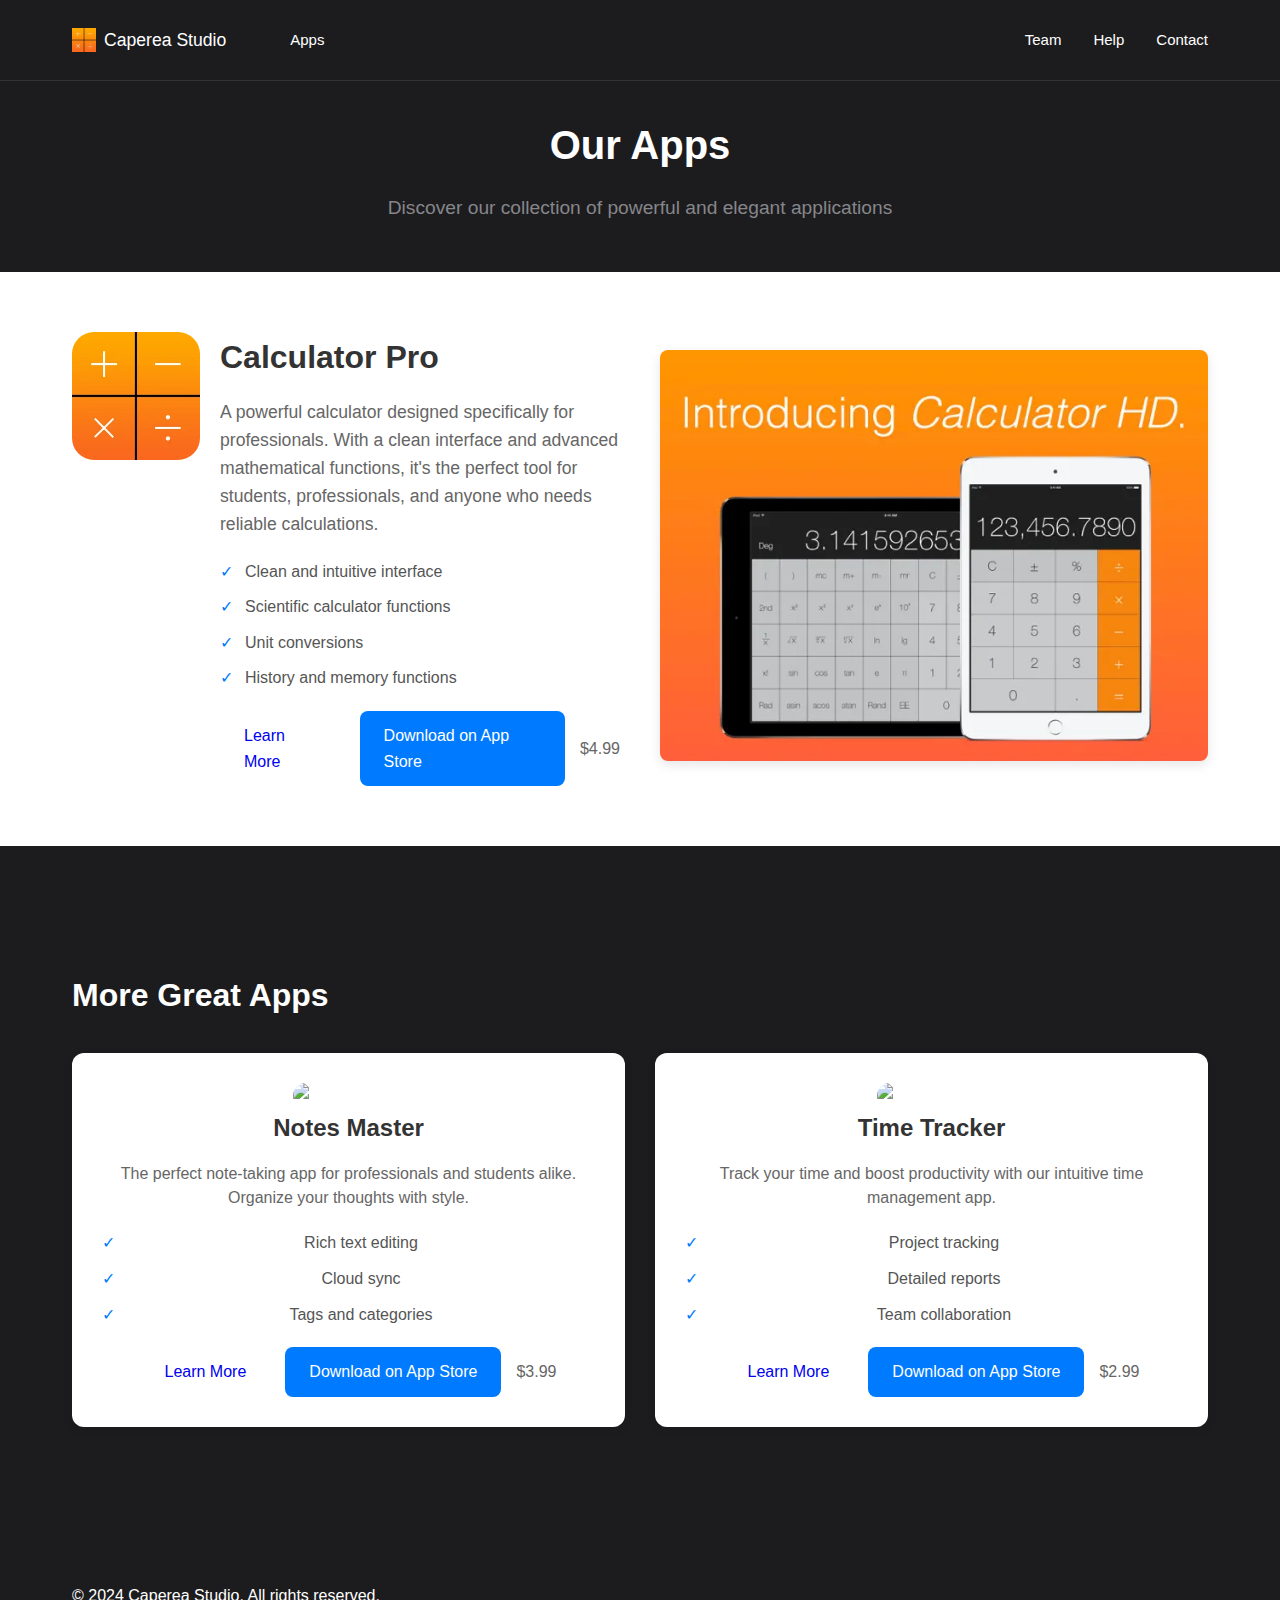
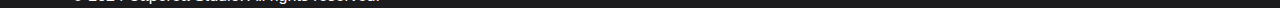
==== commit 9480836d: "Add app detail pages and extract common header" ====
--- a/apps.html
+++ b/apps.html
@@ -64,6 +64,7 @@
                                 <li>History and memory functions</li>
                             </ul>
                             <div class="app-actions">
+                                <a href="calculator.html" class="button">Learn More</a>
                                 <a href="#" class="button primary">Download on App Store</a>
                                 <span class="price">$4.99</span>
                             </div>
@@ -82,7 +83,7 @@
                 <div class="apps-grid">
                     <div class="app-card">
                         <div class="app-card-content">
-                            <img src="images/notes-icon.webp" alt="Notes Master" class="app-icon">
+                            <img src="https://via.placeholder.com/512" alt="Notes Master" class="app-icon">
                             <h3>Notes Master</h3>
                             <p>The perfect note-taking app for professionals and students alike. Organize your thoughts with style.</p>
                             <ul class="app-features">
@@ -91,14 +92,15 @@
                                 <li>Tags and categories</li>
                             </ul>
                             <div class="app-actions">
-                                <a href="#" class="button">Download on App Store</a>
+                                <a href="notes.html" class="button">Learn More</a>
+                                <a href="#" class="button primary">Download on App Store</a>
                                 <span class="price">$3.99</span>
                             </div>
                         </div>
                     </div>
                     <div class="app-card">
                         <div class="app-card-content">
-                            <img src="images/timer-icon.webp" alt="Time Tracker" class="app-icon">
+                            <img src="https://via.placeholder.com/512" alt="Time Tracker" class="app-icon">
                             <h3>Time Tracker</h3>
                             <p>Track your time and boost productivity with our intuitive time management app.</p>
                             <ul class="app-features">
@@ -107,7 +109,8 @@
                                 <li>Team collaboration</li>
                             </ul>
                             <div class="app-actions">
-                                <a href="#" class="button">Download on App Store</a>
+                                <a href="timetracker.html" class="button">Learn More</a>
+                                <a href="#" class="button primary">Download on App Store</a>
                                 <span class="price">$2.99</span>
                             </div>
                         </div>
--- a/styles.css
+++ b/styles.css
@@ -403,6 +403,112 @@
     color: #666;
 }
 
+/* App Detail Page */
+.app-hero {
+    background-color: #f8f9fa;
+    padding: 60px 0;
+}
+
+.app-hero-content {
+    display: flex;
+    align-items: center;
+    gap: 30px;
+}
+
+.app-hero-icon {
+    width: 192px;
+    height: 192px;
+    border-radius: 32px;
+    box-shadow: 0 4px 12px rgba(0,0,0,0.1);
+}
+
+.app-hero-info {
+    flex: 1;
+}
+
+.app-hero-info h1 {
+    font-size: 2.5em;
+    margin-bottom: 10px;
+    color: #333;
+}
+
+.app-tagline {
+    font-size: 1.2em;
+    color: #666;
+    margin-bottom: 20px;
+}
+
+.app-features-section {
+    padding: 60px 0;
+}
+
+.features-grid {
+    display: grid;
+    grid-template-columns: repeat(auto-fit, minmax(250px, 1fr));
+    gap: 30px;
+    margin-top: 30px;
+}
+
+.feature-card {
+    background: #fff;
+    border-radius: 12px;
+    padding: 25px;
+    box-shadow: 0 2px 8px rgba(0,0,0,0.1);
+}
+
+.feature-card h3 {
+    font-size: 1.3em;
+    margin-bottom: 15px;
+    color: #333;
+}
+
+.feature-card p {
+    color: #666;
+    line-height: 1.5;
+}
+
+.app-screenshots {
+    padding: 60px 0;
+    background-color: #f8f9fa;
+}
+
+.screenshot-grid {
+    display: grid;
+    grid-template-columns: repeat(auto-fit, minmax(300px, 1fr));
+    gap: 30px;
+    margin-top: 30px;
+}
+
+.screenshot {
+    width: 100%;
+    border-radius: 8px;
+    box-shadow: 0 4px 12px rgba(0,0,0,0.1);
+}
+
+.app-requirements {
+    padding: 60px 0;
+}
+
+.requirements-list {
+    list-style: none;
+    padding: 0;
+    margin: 20px 0;
+}
+
+.requirements-list li {
+    margin: 10px 0;
+    padding-left: 25px;
+    position: relative;
+    color: #555;
+}
+
+.requirements-list li:before {
+    content: "•";
+    position: absolute;
+    left: 0;
+    color: #007aff;
+}
+
 /* Responsive Styles */
 @media (max-width: 768px) {
     .header-content {
@@ -485,3 +591,19 @@
         font-size: 2.5em;
     }
 }
+
+@media (max-width: 768px) {
+    .app-hero-content {
+        flex-direction: column;
+        text-align: center;
+    }
+
+    .app-hero-icon {
+        width: 128px;
+        height: 128px;
+    }
+
+    .screenshot-grid {
+        grid-template-columns: 1fr;
+    }
+}
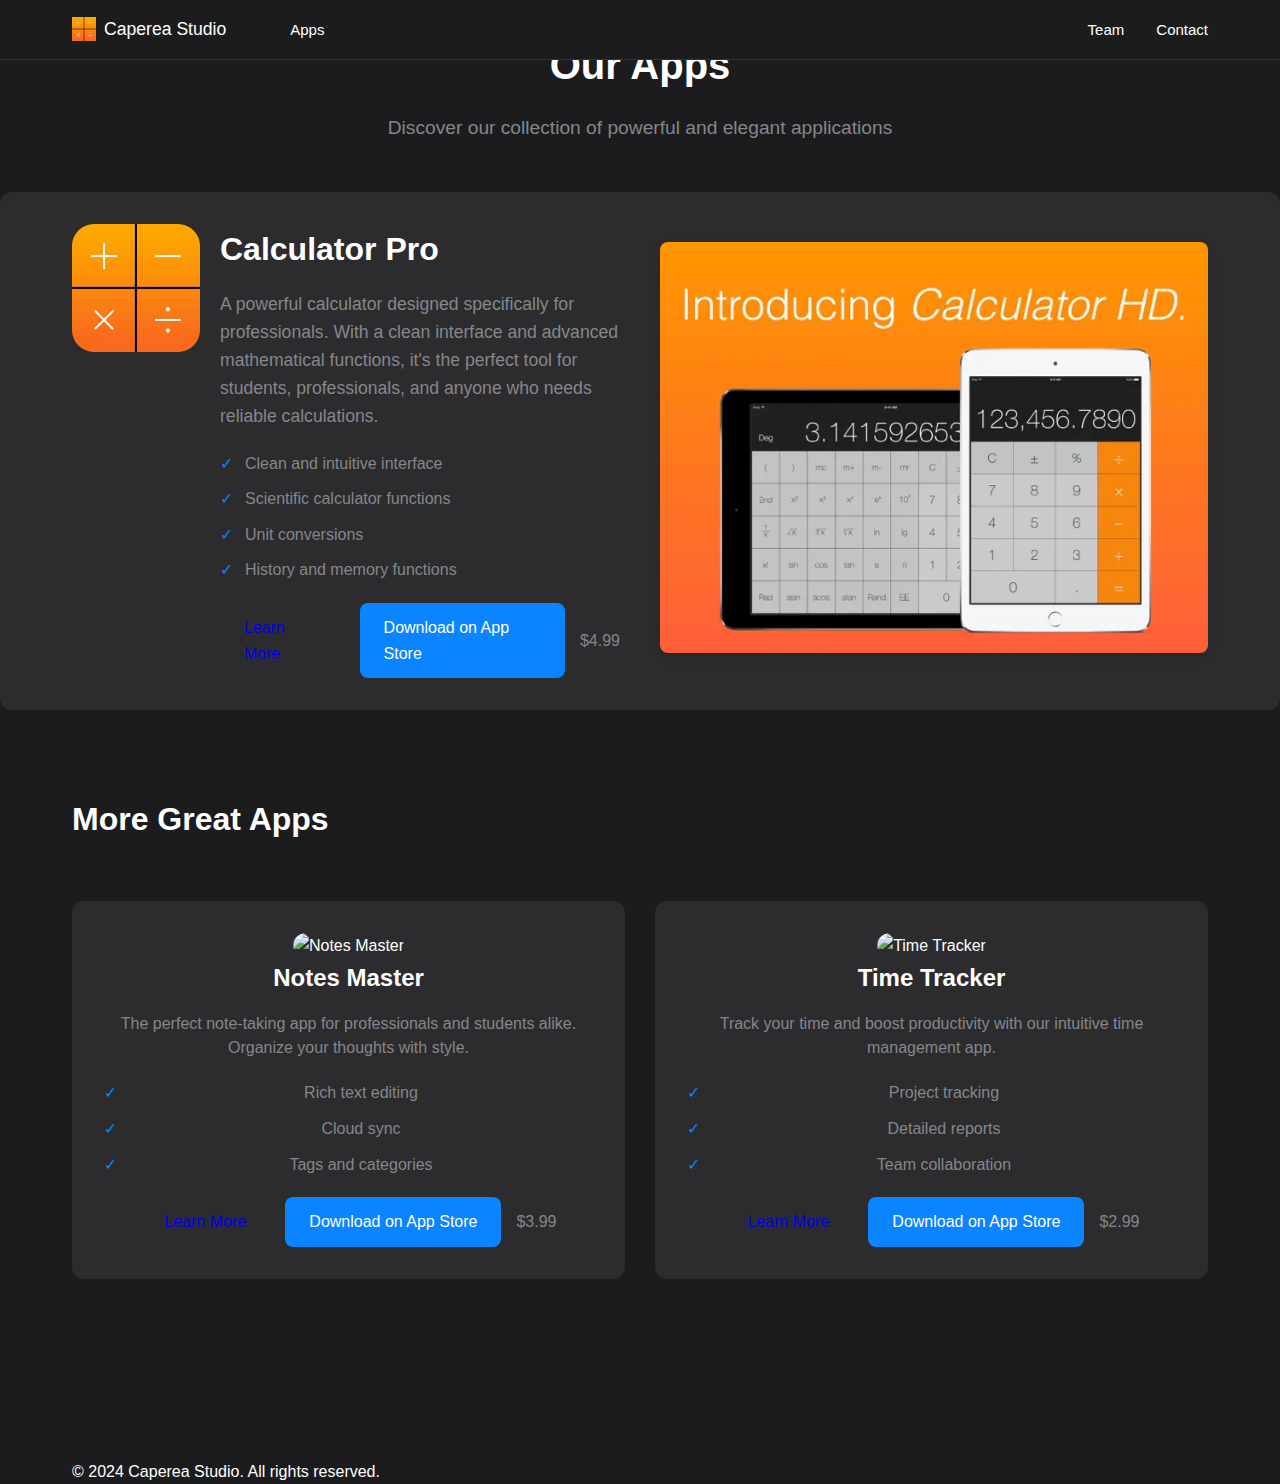
==== commit c36a223b: "style: improve UI consistency and polish" ====
--- a/apps.html
+++ b/apps.html
@@ -7,39 +7,7 @@
     <title>Apps - Caperea Studio</title>
 </head>
 <body>
-    <header>
-        <div class="main-nav">
-            <div class="header-content">
-                <div class="nav-left">
-                    <a href="index.html" class="site-logo">
-                        <img src="images/calculator-icon.webp" alt="Caperea Studio" class="logo-icon">
-                        <span class="site-title">Caperea Studio</span>
-                    </a>
-                    <nav class="nav-center">
-                        <ul>
-                            <li><a href="apps.html">Apps</a></li>
-                        </ul>
-                    </nav>
-                </div>
-                <nav class="nav-right">
-                    <ul>
-                        <li><a href="team.html">Team</a></li>
-                        <li><a href="contact.html">Help</a></li>
-                        <li><a href="contact.html">Contact</a></li>
-                    </ul>
-                </nav>
-                <button class="mobile-menu-button">☰</button>
-            </div>
-        </div>
-        <nav class="mobile-nav">
-            <ul>
-                <li><a href="apps.html">Apps</a></li>
-                <li><a href="team.html">Team</a></li>
-                <li><a href="contact.html">Help</a></li>
-                <li><a href="contact.html">Contact</a></li>
-            </ul>
-        </nav>
-    </header>
+    <div id="header-placeholder"></div>
 
     <main>
         <section class="page-header">
--- a/styles.css
+++ b/styles.css
@@ -5,6 +5,12 @@
     --secondary-color: #86868b;
     --border-color: #333333;
     --light-gray: #2c2c2e;
+    --dark-background-color: #000000;
+    --dark-text-color: #cccccc;
+    --dark-primary-color: #0070e0;
+    --dark-secondary-color: #666666;
+    --dark-border-color: #444444;
+    --dark-light-gray: #333333;
 }
 
 * {
@@ -14,11 +20,52 @@
 }
 
 body {
+    background-color: var(--background-color);
     font-family: -apple-system, BlinkMacSystemFont, 'Segoe UI', Roboto, Oxygen, Ubuntu, Cantarell, sans-serif;
     line-height: 1.6;
     color: var(--text-color);
-    background-color: var(--background-color);
     -webkit-font-smoothing: antialiased;
+}
+
+body.dark-mode {
+    background-color: var(--dark-background-color);
+    color: var(--dark-text-color);
+}
+
+body.dark-mode .card {
+    background: var(--dark-light-gray);
+}
+
+body.dark-mode .card-grid {
+    background: var(--dark-background-color);
+}
+
+body.dark-mode .card h3 {
+    color: var(--dark-text-color);
+}
+
+body.dark-mode .card p {
+    color: var(--dark-secondary-color);
+}
+
+body.dark-mode .form-group input,
+body.dark-mode .form-group textarea {
+    background: var(--dark-light-gray);
+    color: var(--dark-text-color);
+}
+
+body.dark-mode .form-group input:focus,
+body.dark-mode .form-group textarea:focus {
+    border-color: var(--dark-primary-color);
+}
+
+body.dark-mode button[type="submit"] {
+    background: var(--dark-primary-color);
+    color: #fff;
+}
+
+body.dark-mode button[type="submit"]:hover {
+    background-color: #0056b3;
 }
 
 /* Header Styles */
@@ -30,18 +77,29 @@
     border-bottom: 1px solid var(--border-color);
 }
 
+header.dark-mode {
+    background: var(--dark-background-color);
+    border-bottom: 1px solid var(--dark-border-color);
+}
+
 .main-nav {
-    padding: 1rem 0;
+    background-color: var(--background-color);
+    border-bottom: 1px solid var(--border-color);
+    position: fixed;
+    width: 100%;
+    top: 0;
+    z-index: 1000;
+    height: 60px;
 }
 
 .header-content {
-    max-width: 1200px;
-    margin: 0 auto;
-    padding: 0 2rem;
     display: flex;
     justify-content: space-between;
     align-items: center;
-    height: 48px;
+    height: 100%;
+    padding: 0 2rem;
+    max-width: 1200px;
+    margin: 0 auto;
 }
 
 .nav-left {
@@ -67,6 +125,10 @@
     font-weight: 500;
     color: var(--text-color);
     text-decoration: none;
+}
+
+.site-title.dark-mode {
+    color: var(--dark-text-color);
 }
 
 .nav-center {
@@ -89,8 +151,16 @@
     transition: color 0.3s ease;
 }
 
+nav ul li a.dark-mode {
+    color: var(--dark-text-color);
+}
+
 nav ul li a:hover {
     color: var(--primary-color);
+}
+
+nav ul li a.dark-mode:hover {
+    color: var(--dark-primary-color);
 }
 
 /* Mobile Menu */
@@ -104,8 +174,17 @@
     padding: 0.5rem;
 }
 
+.mobile-menu-button.dark-mode {
+    color: var(--dark-text-color);
+}
+
 .mobile-nav {
     display: none;
+}
+
+.mobile-nav.dark-mode {
+    background: var(--dark-background-color);
+    border-bottom: 1px solid var(--dark-border-color);
 }
 
 /* Main Content Styles */
@@ -134,6 +213,10 @@
     color: var(--secondary-color);
 }
 
+.page-header p.dark-mode {
+    color: var(--dark-secondary-color);
+}
+
 /* Section Styles */
 section {
     margin-bottom: 4rem;
@@ -142,6 +225,10 @@
 section h2 {
     font-size: 2rem;
     margin-bottom: 2rem;
+}
+
+section h2.dark-mode {
+    color: var(--dark-text-color);
 }
 
 /* Card Styles */
@@ -224,36 +311,31 @@
 
 /* Hero Section */
 .hero-section {
-    background-color: #f8f9fa;
+    background-color: var(--background-color);
     padding: 80px 0;
     text-align: center;
 }
 
-.hero-content {
-    max-width: 800px;
-    margin: 0 auto;
-}
-
 .hero-content h1 {
-    font-size: 3em;
-    margin-bottom: 20px;
-    color: #333;
+    color: var(--text-color);
 }
 
 .hero-content p {
-    font-size: 1.2em;
-    color: #666;
-    margin-bottom: 30px;
-}
-
-.hero-cta {
-    margin-top: 30px;
+    color: var(--secondary-color);
 }
 
 /* Featured App Section */
 .featured-app {
-    padding: 60px 0;
-    background-color: #fff;
+    padding: 2rem;
+    margin: 1.5rem 0;
+    border-radius: 12px;
+    transition: all 0.3s ease;
+    background-color: var(--light-gray);
+}
+
+.featured-app:hover {
+    transform: translateY(-5px);
+    box-shadow: 0 5px 15px rgba(0, 0, 0, 0.3);
 }
 
 .app-showcase {
@@ -281,12 +363,12 @@
 .app-details h2 {
     font-size: 2em;
     margin-bottom: 15px;
-    color: #333;
+    color: var(--text-color);
 }
 
 .app-details p {
     font-size: 1.1em;
-    color: #666;
+    color: var(--secondary-color);
     margin-bottom: 20px;
     line-height: 1.6;
 }
@@ -301,14 +383,14 @@
     margin: 10px 0;
     padding-left: 25px;
     position: relative;
-    color: #555;
+    color: var(--secondary-color);
 }
 
 .app-features li:before {
     content: "✓";
     position: absolute;
     left: 0;
-    color: #007aff;
+    color: var(--primary-color);
 }
 
 .app-preview {
@@ -323,8 +405,7 @@
 
 /* Other Apps Section */
 .other-apps {
-    padding: 60px 0;
-    background-color: #f8f9fa;
+    background-color: var(--background-color);
 }
 
 .apps-grid {
@@ -335,22 +416,154 @@
 }
 
 .app-card {
-    background: #fff;
+    padding: 2rem;
+    margin: 1.5rem 0;
     border-radius: 12px;
-    padding: 30px;
-    box-shadow: 0 2px 8px rgba(0,0,0,0.1);
+    transition: all 0.3s ease;
+    background-color: var(--light-gray);
+}
+
+.app-card:hover {
+    transform: translateY(-5px);
+    box-shadow: 0 5px 15px rgba(0, 0, 0, 0.3);
 }
 
 .app-card h3 {
     font-size: 1.5em;
     margin-bottom: 15px;
-    color: #333;
+    color: var(--text-color);
 }
 
 .app-card p {
-    color: #666;
+    color: var(--secondary-color);
     margin-bottom: 20px;
     line-height: 1.5;
+}
+
+/* App List Page */
+.app-list {
+    padding: 60px 0;
+}
+
+.app-card-content {
+    text-align: center;
+}
+
+.app-actions {
+    display: flex;
+    align-items: center;
+    gap: 15px;
+    justify-content: center;
+    margin-top: 20px;
+}
+
+.price {
+    font-weight: 500;
+    color: var(--secondary-color);
+}
+
+/* App Detail Page */
+.app-hero {
+    background-color: var(--background-color);
+}
+
+.app-hero-content {
+    display: flex;
+    align-items: center;
+    gap: 30px;
+}
+
+.app-hero-icon {
+    width: 192px;
+    height: 192px;
+    border-radius: 32px;
+    box-shadow: 0 4px 12px rgba(0,0,0,0.1);
+}
+
+.app-hero-info {
+    flex: 1;
+}
+
+.app-hero-info h1 {
+    font-size: 2.5em;
+    margin-bottom: 10px;
+    color: var(--text-color);
+}
+
+.app-tagline {
+    font-size: 1.2em;
+    color: var(--secondary-color);
+    margin-bottom: 20px;
+}
+
+.app-features-section {
+    background-color: var(--light-gray);
+}
+
+.features-grid {
+    display: grid;
+    grid-template-columns: repeat(auto-fit, minmax(250px, 1fr));
+    gap: 30px;
+    margin-top: 30px;
+}
+
+.feature-card {
+    background: var(--light-gray);
+    border-radius: 12px;
+    padding: 25px;
+    box-shadow: 0 2px 8px rgba(0,0,0,0.1);
+}
+
+.feature-card h3 {
+    font-size: 1.3em;
+    margin-bottom: 15px;
+    color: var(--text-color);
+}
+
+.feature-card p {
+    color: var(--secondary-color);
+    line-height: 1.5;
+}
+
+.app-screenshots {
+    background-color: var(--background-color);
+}
+
+.screenshot-grid {
+    display: grid;
+    grid-template-columns: repeat(auto-fit, minmax(300px, 1fr));
+    gap: 30px;
+    margin-top: 30px;
+}
+
+.screenshot {
+    width: 100%;
+    border-radius: 8px;
+    box-shadow: 0 4px 12px rgba(0,0,0,0.1);
+}
+
+.app-requirements {
+    padding: 60px 0;
+}
+
+.requirements-list {
+    list-style: none;
+    padding: 0;
+    margin: 20px 0;
+}
+
+.requirements-list li {
+    margin: 10px 0;
+    padding-left: 25px;
+    position: relative;
+    color: var(--secondary-color);
+}
+
+.requirements-list li:before {
+    content: "•";
+    position: absolute;
+    left: 0;
+    color: var(--primary-color);
 }
 
 /* Buttons */
@@ -364,7 +577,7 @@
 }
 
 .button.primary {
-    background-color: #007aff;
+    background-color: var(--primary-color);
     color: #fff;
 }
 
@@ -373,140 +586,27 @@
 }
 
 .button.secondary {
-    background-color: #e9ecef;
-    color: #333;
+    background-color: var(--light-gray);
+    color: var(--text-color);
 }
 
 .button.secondary:hover {
-    background-color: #dee2e6;
-}
-
-/* App List Page */
-.app-list {
-    padding: 60px 0;
-}
-
-.app-card-content {
+    background-color: var(--border-color);
+}
+
+/* Copyright styles */
+.copyright {
     text-align: center;
-}
-
-.app-actions {
-    display: flex;
-    align-items: center;
-    gap: 15px;
-    justify-content: center;
-    margin-top: 20px;
-}
-
-.price {
-    font-weight: 500;
-    color: #666;
-}
-
-/* App Detail Page */
-.app-hero {
-    background-color: #f8f9fa;
-    padding: 60px 0;
-}
-
-.app-hero-content {
-    display: flex;
-    align-items: center;
-    gap: 30px;
-}
-
-.app-hero-icon {
-    width: 192px;
-    height: 192px;
-    border-radius: 32px;
-    box-shadow: 0 4px 12px rgba(0,0,0,0.1);
-}
-
-.app-hero-info {
-    flex: 1;
-}
-
-.app-hero-info h1 {
-    font-size: 2.5em;
-    margin-bottom: 10px;
-    color: #333;
-}
-
-.app-tagline {
-    font-size: 1.2em;
-    color: #666;
-    margin-bottom: 20px;
-}
-
-.app-features-section {
-    padding: 60px 0;
-}
-
-.features-grid {
-    display: grid;
-    grid-template-columns: repeat(auto-fit, minmax(250px, 1fr));
-    gap: 30px;
-    margin-top: 30px;
-}
-
-.feature-card {
-    background: #fff;
-    border-radius: 12px;
-    padding: 25px;
-    box-shadow: 0 2px 8px rgba(0,0,0,0.1);
-}
-
-.feature-card h3 {
-    font-size: 1.3em;
-    margin-bottom: 15px;
-    color: #333;
-}
-
-.feature-card p {
-    color: #666;
-    line-height: 1.5;
-}
-
-.app-screenshots {
-    padding: 60px 0;
-    background-color: #f8f9fa;
-}
-
-.screenshot-grid {
-    display: grid;
-    grid-template-columns: repeat(auto-fit, minmax(300px, 1fr));
-    gap: 30px;
-    margin-top: 30px;
-}
-
-.screenshot {
-    width: 100%;
-    border-radius: 8px;
-    box-shadow: 0 4px 12px rgba(0,0,0,0.1);
-}
-
-.app-requirements {
-    padding: 60px 0;
-}
-
-.requirements-list {
-    list-style: none;
-    padding: 0;
-    margin: 20px 0;
-}
-
-.requirements-list li {
-    margin: 10px 0;
-    padding-left: 25px;
-    position: relative;
-    color: #555;
-}
-
-.requirements-list li:before {
-    content: "•";
-    position: absolute;
-    left: 0;
-    color: #007aff;
+    padding: 1.5rem 0;
+    color: var(--text-color);
+    background-color: var(--background-color);
+    border-top: 1px solid var(--border-color);
+    font-size: 0.9rem;
+}
+
+.copyright p {
+    margin: 0;
+    opacity: 0.8;
 }
 
 /* Responsive Styles */
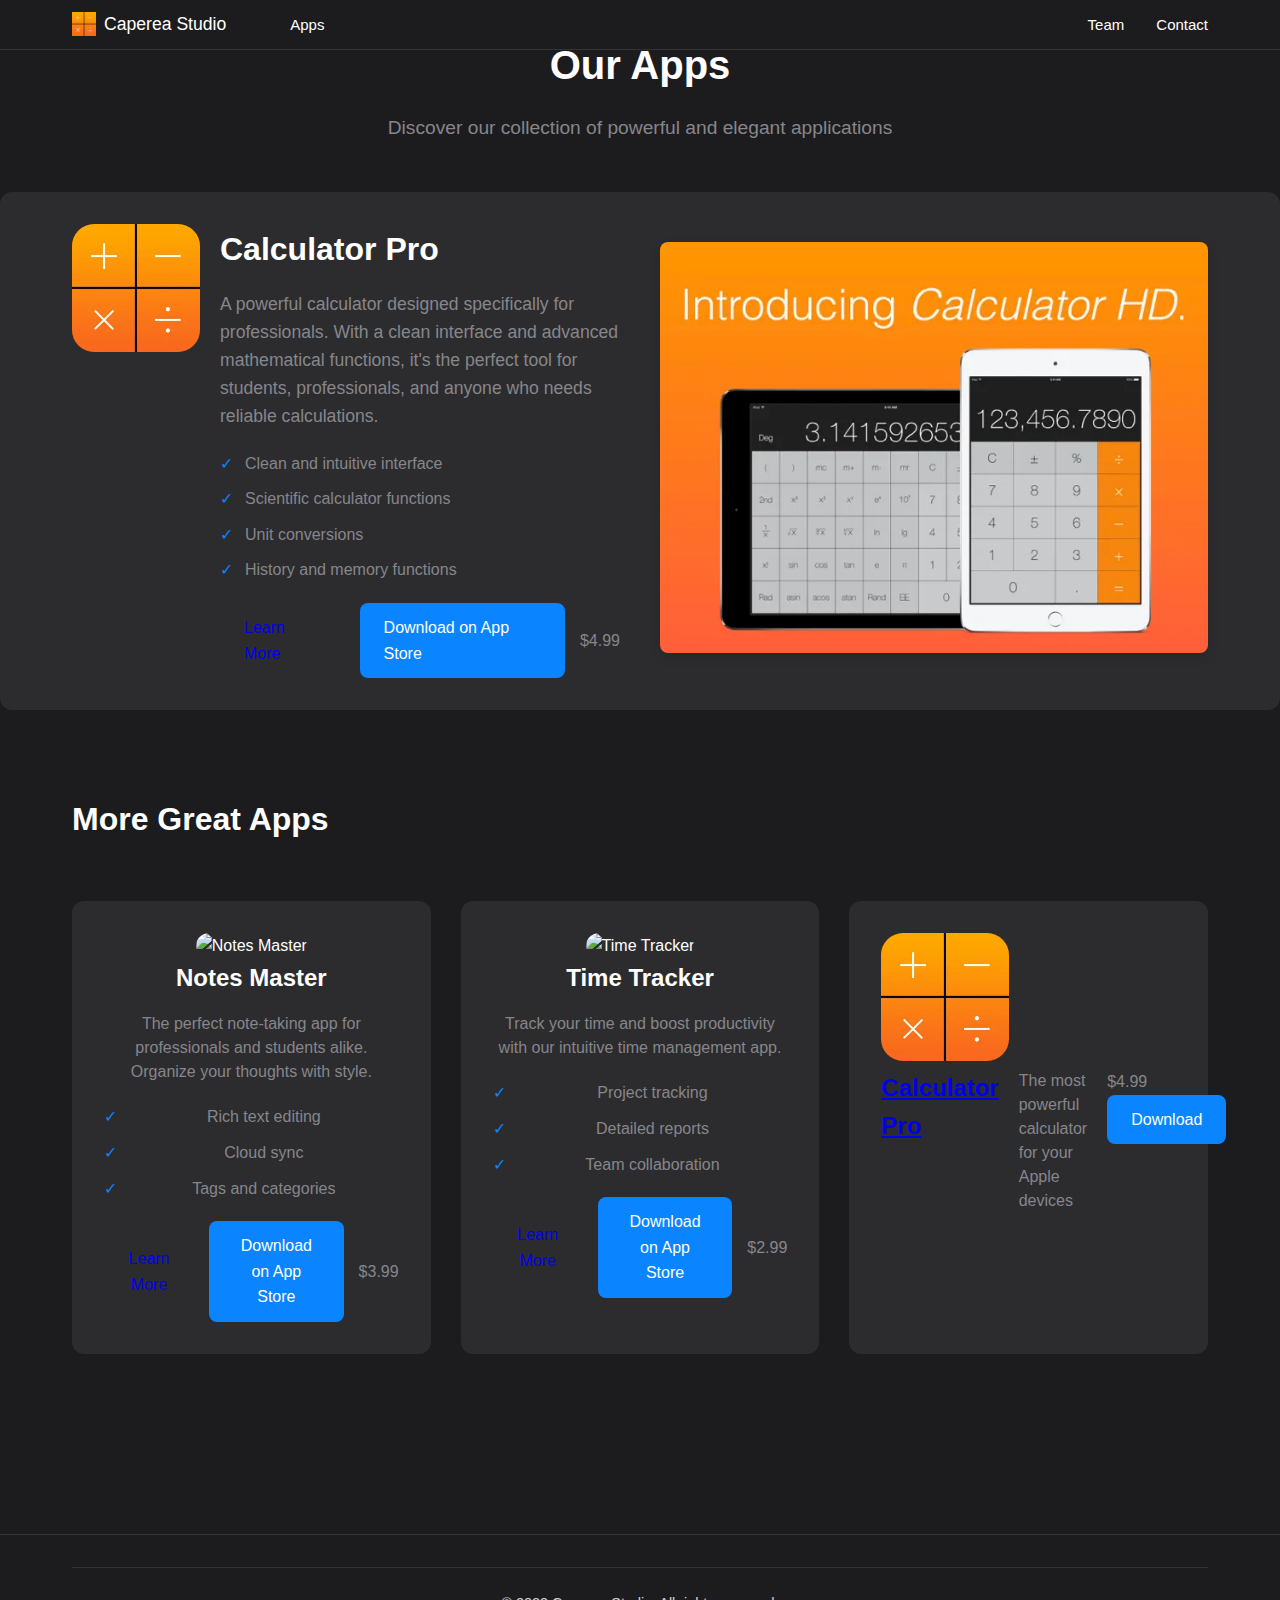
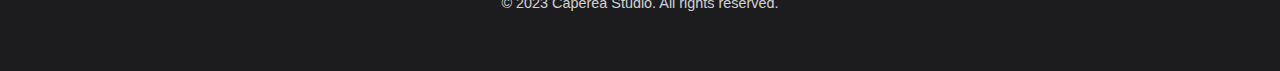
==== commit 11dcc9f4: "refactor: improve layout and navigation" ====
--- a/apps.html
+++ b/apps.html
@@ -83,16 +83,22 @@
                             </div>
                         </div>
                     </div>
+                    <div class="app-card">
+                        <img src="images/calculator-icon.webp" alt="Calculator Pro" class="app-icon">
+                        <div class="app-info">
+                            <h3><a href="calculator.html">Calculator Pro</a></h3>
+                            <p>The most powerful calculator for your Apple devices</p>
+                            <div class="app-meta">
+                                <span class="price">$4.99</span>
+                                <a href="#" class="button primary">Download</a>
+                            </div>
+                        </div>
+                    </div>
                 </div>
             </div>
         </section>
     </main>
-
-    <footer>
-        <div class="container">
-            <p>&copy; 2024 Caperea Studio. All rights reserved.</p>
-        </div>
-    </footer>
+    <div id="footer-placeholder"></div>
     <script src="script.js"></script>
 </body>
 </html>
--- a/styles.css
+++ b/styles.css
@@ -25,6 +25,9 @@
     line-height: 1.6;
     color: var(--text-color);
     -webkit-font-smoothing: antialiased;
+    min-height: 100vh;
+    display: flex;
+    flex-direction: column;
 }
 
 body.dark-mode {
@@ -89,7 +92,7 @@
     width: 100%;
     top: 0;
     z-index: 1000;
-    height: 60px;
+    height: 50px;
 }
 
 .header-content {
@@ -190,6 +193,7 @@
 /* Main Content Styles */
 main {
     padding: 2rem 0;
+    flex: 1;
 }
 
 .container {
@@ -497,21 +501,27 @@
 }
 
 .app-features-section {
+    padding: 4rem 0;
     background-color: var(--light-gray);
 }
 
 .features-grid {
     display: grid;
     grid-template-columns: repeat(auto-fit, minmax(250px, 1fr));
-    gap: 30px;
-    margin-top: 30px;
+    gap: 2rem;
+    padding: 2rem 0;
 }
 
 .feature-card {
-    background: var(--light-gray);
+    background-color: var(--light-gray);
+    padding: 2rem;
     border-radius: 12px;
-    padding: 25px;
-    box-shadow: 0 2px 8px rgba(0,0,0,0.1);
+    transition: all 0.3s ease;
+}
+
+.feature-card:hover {
+    transform: translateY(-5px);
+    box-shadow: 0 5px 15px rgba(0, 0, 0, 0.3);
 }
 
 .feature-card h3 {
@@ -595,6 +605,13 @@
 }
 
 /* Copyright styles */
+.site-footer {
+    background-color: var(--background-color);
+    border-top: 1px solid var(--border-color);
+    padding: 2rem 0;
+    margin-top: auto;
+}
+
 .copyright {
     text-align: center;
     padding: 1.5rem 0;
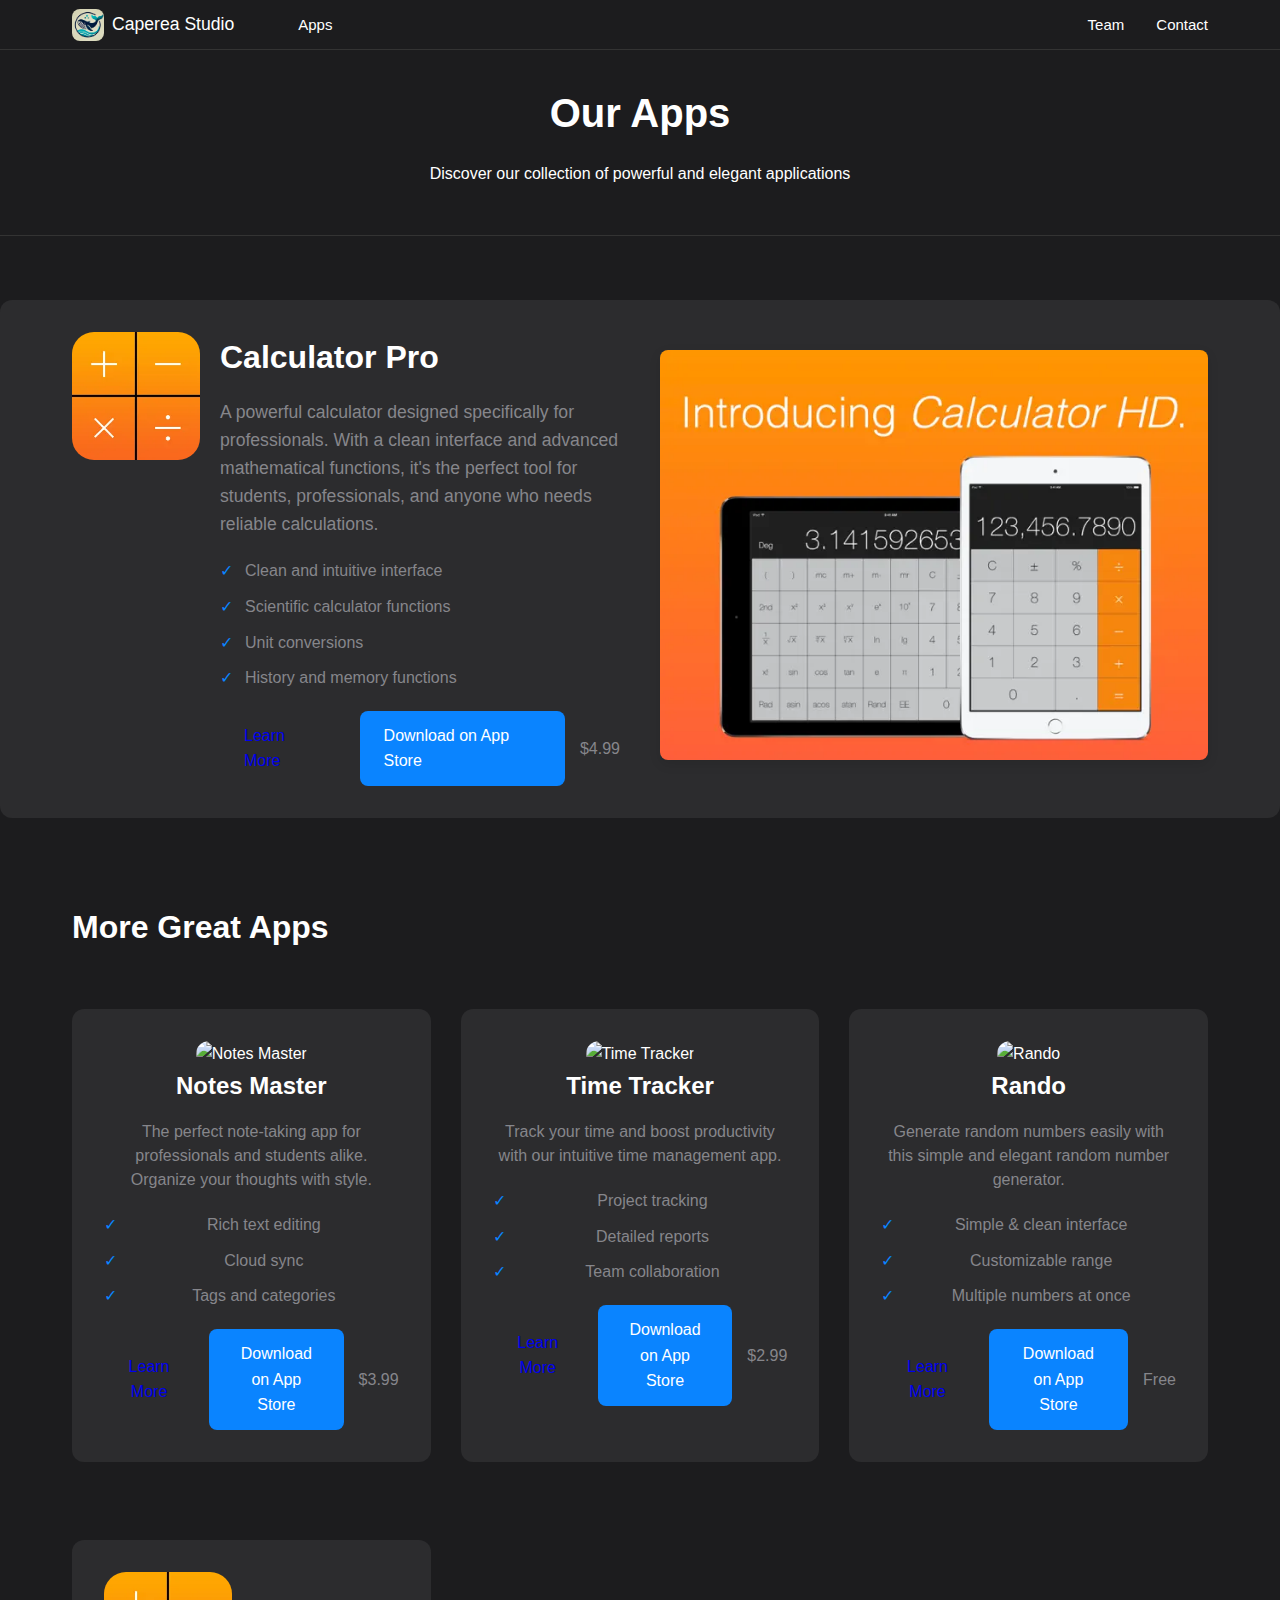
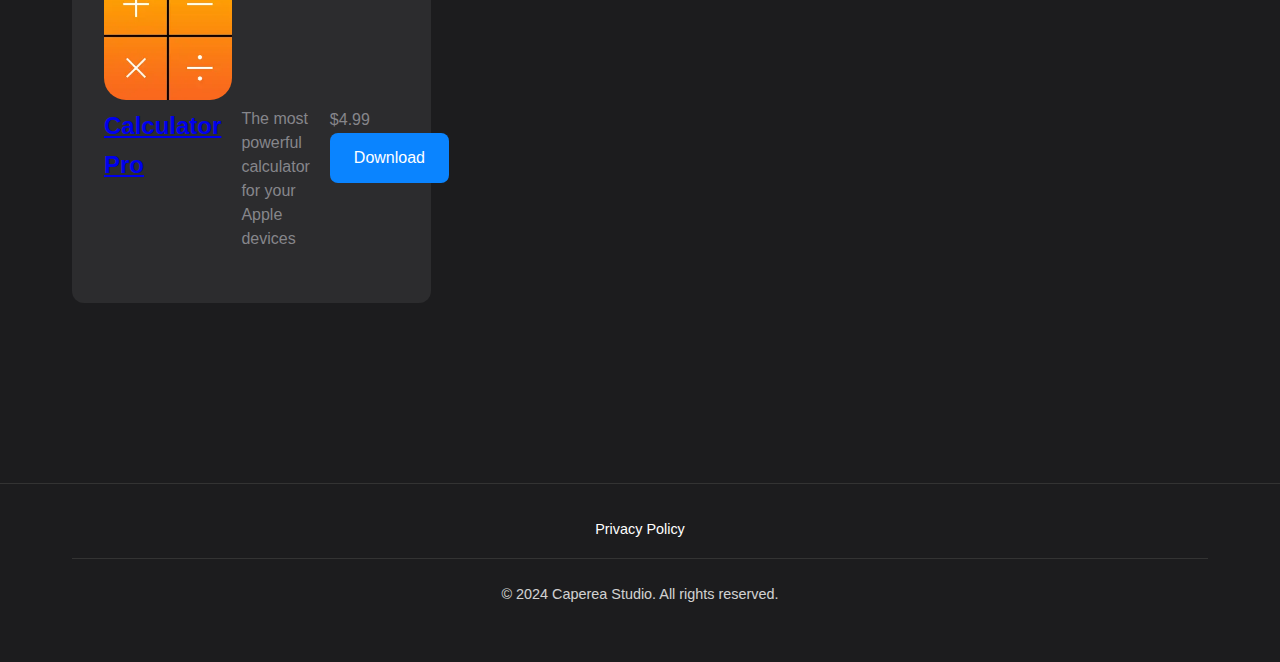
==== commit ff73b0b3: "feat: add Rando app to website" ====
--- a/apps.html
+++ b/apps.html
@@ -84,6 +84,23 @@
                         </div>
                     </div>
                     <div class="app-card">
+                        <div class="app-card-content">
+                            <img src="images/rando-icon.webp" alt="Rando" class="app-icon">
+                            <h3>Rando</h3>
+                            <p>Generate random numbers easily with this simple and elegant random number generator.</p>
+                            <ul class="app-features">
+                                <li>Simple & clean interface</li>
+                                <li>Customizable range</li>
+                                <li>Multiple numbers at once</li>
+                            </ul>
+                            <div class="app-actions">
+                                <a href="rando.html" class="button">Learn More</a>
+                                <a href="https://apps.apple.com/us/app/rando-for-random-numbers/id6739487174" class="button primary">Download on App Store</a>
+                                <span class="price">Free</span>
+                            </div>
+                        </div>
+                    </div>
+                    <div class="app-card">
                         <img src="images/calculator-icon.webp" alt="Calculator Pro" class="app-icon">
                         <div class="app-info">
                             <h3><a href="calculator.html">Calculator Pro</a></h3>
--- a/styles.css
+++ b/styles.css
@@ -114,13 +114,18 @@
 .site-logo {
     display: flex;
     align-items: center;
-    gap: 0.5rem;
     text-decoration: none;
+    color: var(--text-color);
+    font-weight: 600;
+    font-size: 1.1rem;
 }
 
 .logo-icon {
-    width: 24px;
-    height: 24px;
+    width: 32px;
+    height: 32px;
+    margin-right: 0.5rem;
+    border-radius: 8px;
+    object-fit: cover;
 }
 
 .site-title {
@@ -203,21 +208,81 @@
 }
 
 .page-header {
+    background-color: var(--background-color);
+    padding: 3rem 0;
     text-align: center;
-    margin-bottom: 3rem;
+    border-bottom: 1px solid var(--border-color);
 }
 
 .page-header h1 {
+    color: var(--text-color);
     font-size: 2.5rem;
     margin-bottom: 1rem;
 }
 
-.page-header p {
-    font-size: 1.2rem;
-    color: var(--secondary-color);
-}
-
-.page-header p.dark-mode {
+.section-description {
+    color: var(--secondary-color);
+    font-size: 1.1rem;
+    max-width: 600px;
+    margin: 0 auto;
+}
+
+.page-content {
+    padding: 3rem 0;
+}
+
+.page-content .container {
+    max-width: 800px;
+    margin: 0 auto;
+    padding: 0 1rem;
+}
+
+.section-block {
+    margin-bottom: 2.5rem;
+}
+
+.section-block h2 {
+    color: var(--text-color);
+    font-size: 1.5rem;
+    margin-bottom: 1rem;
+}
+
+.section-block p {
+    color: var(--secondary-color);
+    line-height: 1.6;
+    margin-bottom: 1rem;
+}
+
+.meta-info {
+    color: var(--secondary-color);
+    font-size: 0.9rem;
+    text-align: right;
+    margin-top: 3rem;
+    font-style: italic;
+}
+
+body.dark-mode .page-header {
+    background-color: var(--dark-background-color);
+    border-bottom: 1px solid var(--dark-border-color);
+}
+
+body.dark-mode .page-header h1 {
+    color: var(--dark-text-color);
+}
+
+body.dark-mode .section-description {
+    color: var(--dark-secondary-color);
+}
+
+body.dark-mode .section-block h2 {
+    color: var(--dark-text-color);
+}
+
+body.dark-mode .section-block p {
+    color: var(--dark-secondary-color);
+}
+
+body.dark-mode .meta-info {
     color: var(--dark-secondary-color);
 }
 
@@ -604,6 +669,58 @@
     background-color: var(--border-color);
 }
 
+/* Footer Styles */
+.site-footer {
+    background-color: var(--background-color);
+    padding: 1.5rem 0;
+    border-top: 1px solid var(--border-color);
+}
+
+.site-footer .container {
+    max-width: 1200px;
+    margin: 0 auto;
+    padding: 0 2rem;
+    text-align: center;
+}
+
+.footer-links {
+    margin-bottom: 1rem;
+}
+
+.footer-links a {
+    color: var(--text-color);
+    text-decoration: none;
+    font-size: 0.9rem;
+    transition: color 0.3s ease;
+}
+
+.footer-links a:hover {
+    color: var(--primary-color);
+}
+
+.copyright {
+    color: var(--secondary-color);
+    font-size: 0.9rem;
+}
+
+/* Dark mode support for footer */
+body.dark-mode .site-footer {
+    background-color: var(--dark-background-color);
+    border-top: 1px solid var(--dark-border-color);
+}
+
+body.dark-mode .footer-links a {
+    color: var(--dark-text-color);
+}
+
+body.dark-mode .footer-links a:hover {
+    color: var(--dark-primary-color);
+}
+
+body.dark-mode .copyright {
+    color: var(--dark-secondary-color);
+}
+
 /* Copyright styles */
 .site-footer {
     background-color: var(--background-color);
@@ -624,6 +741,54 @@
 .copyright p {
     margin: 0;
     opacity: 0.8;
+}
+
+/* Content Section Styles */
+.content-section {
+    padding: 2rem 0;
+}
+
+.content-section .container {
+    max-width: 800px;
+    margin: 0 auto;
+    padding: 0 1rem;
+}
+
+.content-block {
+    margin-bottom: 2rem;
+}
+
+.content-block h2 {
+    color: var(--text-color);
+    margin-bottom: 1rem;
+    font-size: 1.5rem;
+}
+
+.content-block p {
+    color: var(--secondary-color);
+    line-height: 1.6;
+    margin-bottom: 1rem;
+}
+
+.last-updated {
+    text-align: right;
+    color: var(--secondary-color);
+    font-size: 0.9rem;
+    margin-top: 3rem;
+    font-style: italic;
+}
+
+/* Dark mode support for content */
+body.dark-mode .content-block h2 {
+    color: var(--dark-text-color);
+}
+
+body.dark-mode .content-block p {
+    color: var(--dark-secondary-color);
+}
+
+body.dark-mode .last-updated {
+    color: var(--dark-secondary-color);
 }
 
 /* Responsive Styles */
